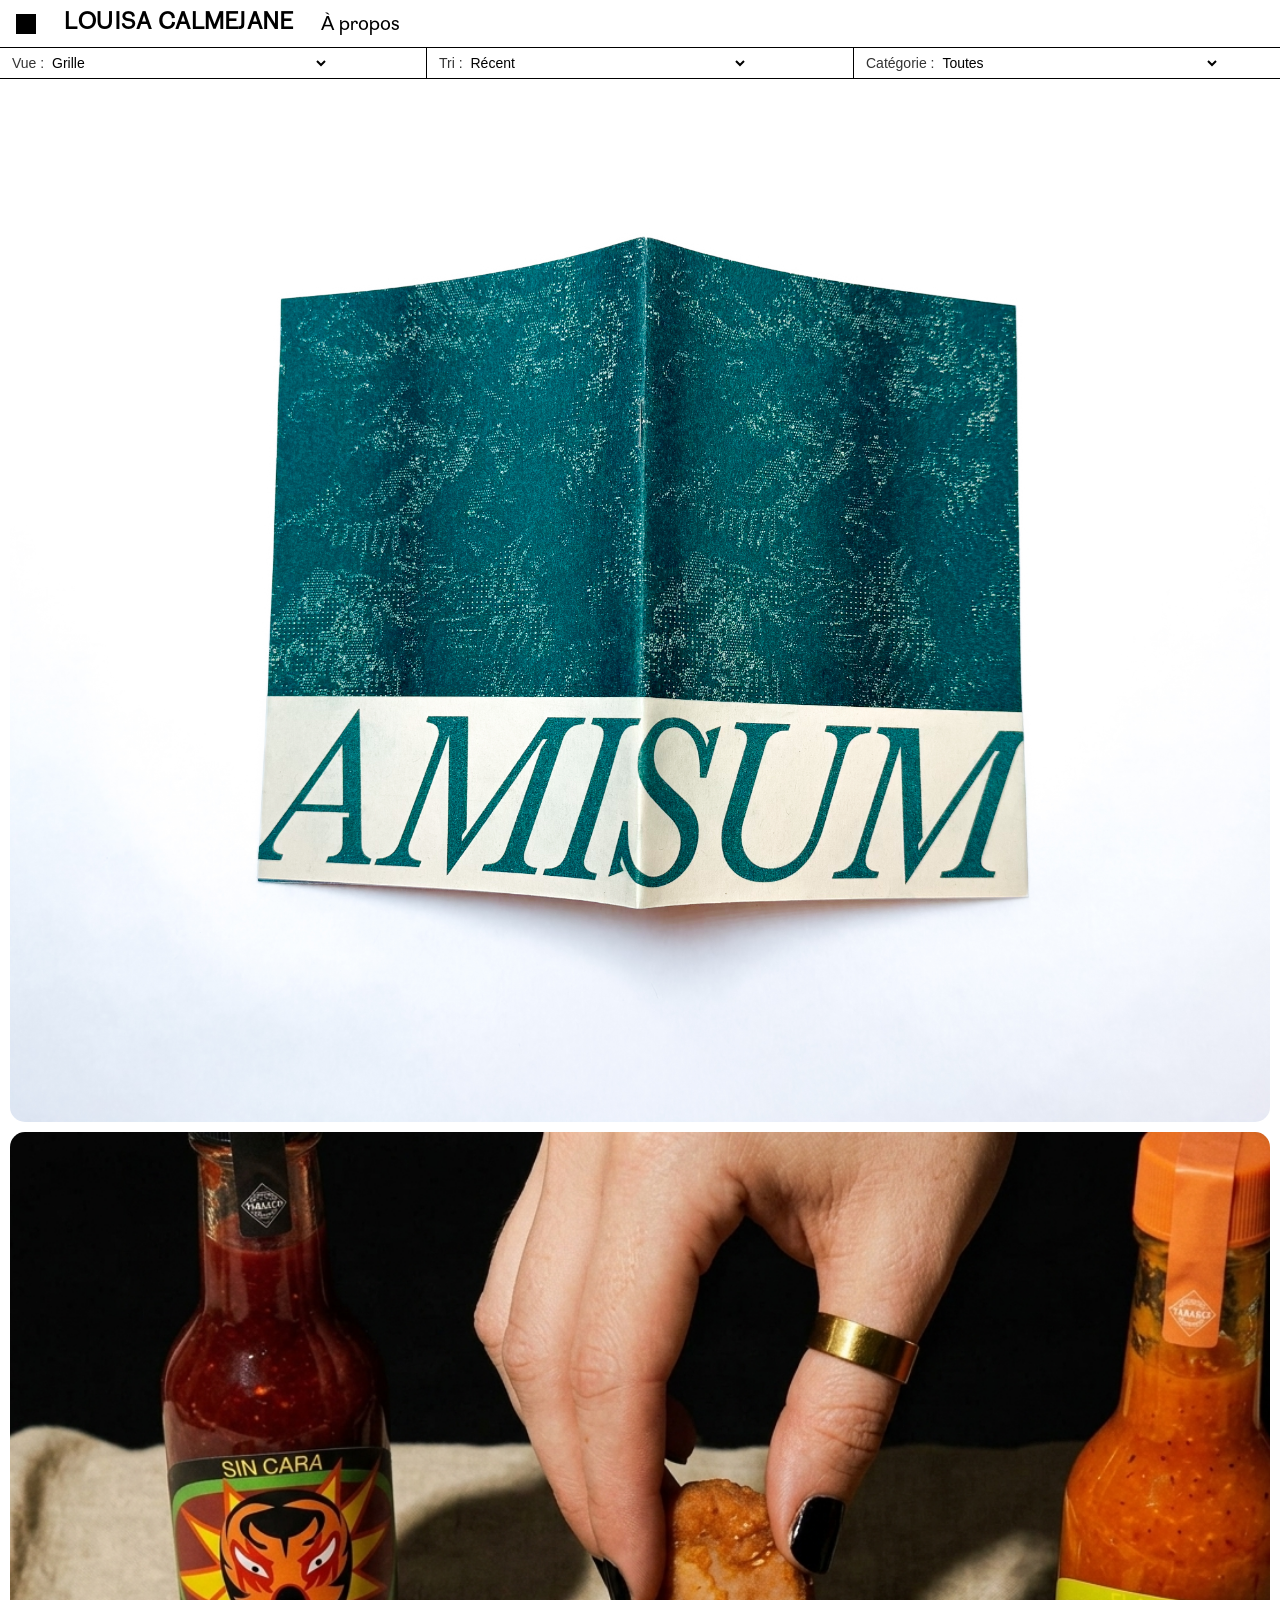
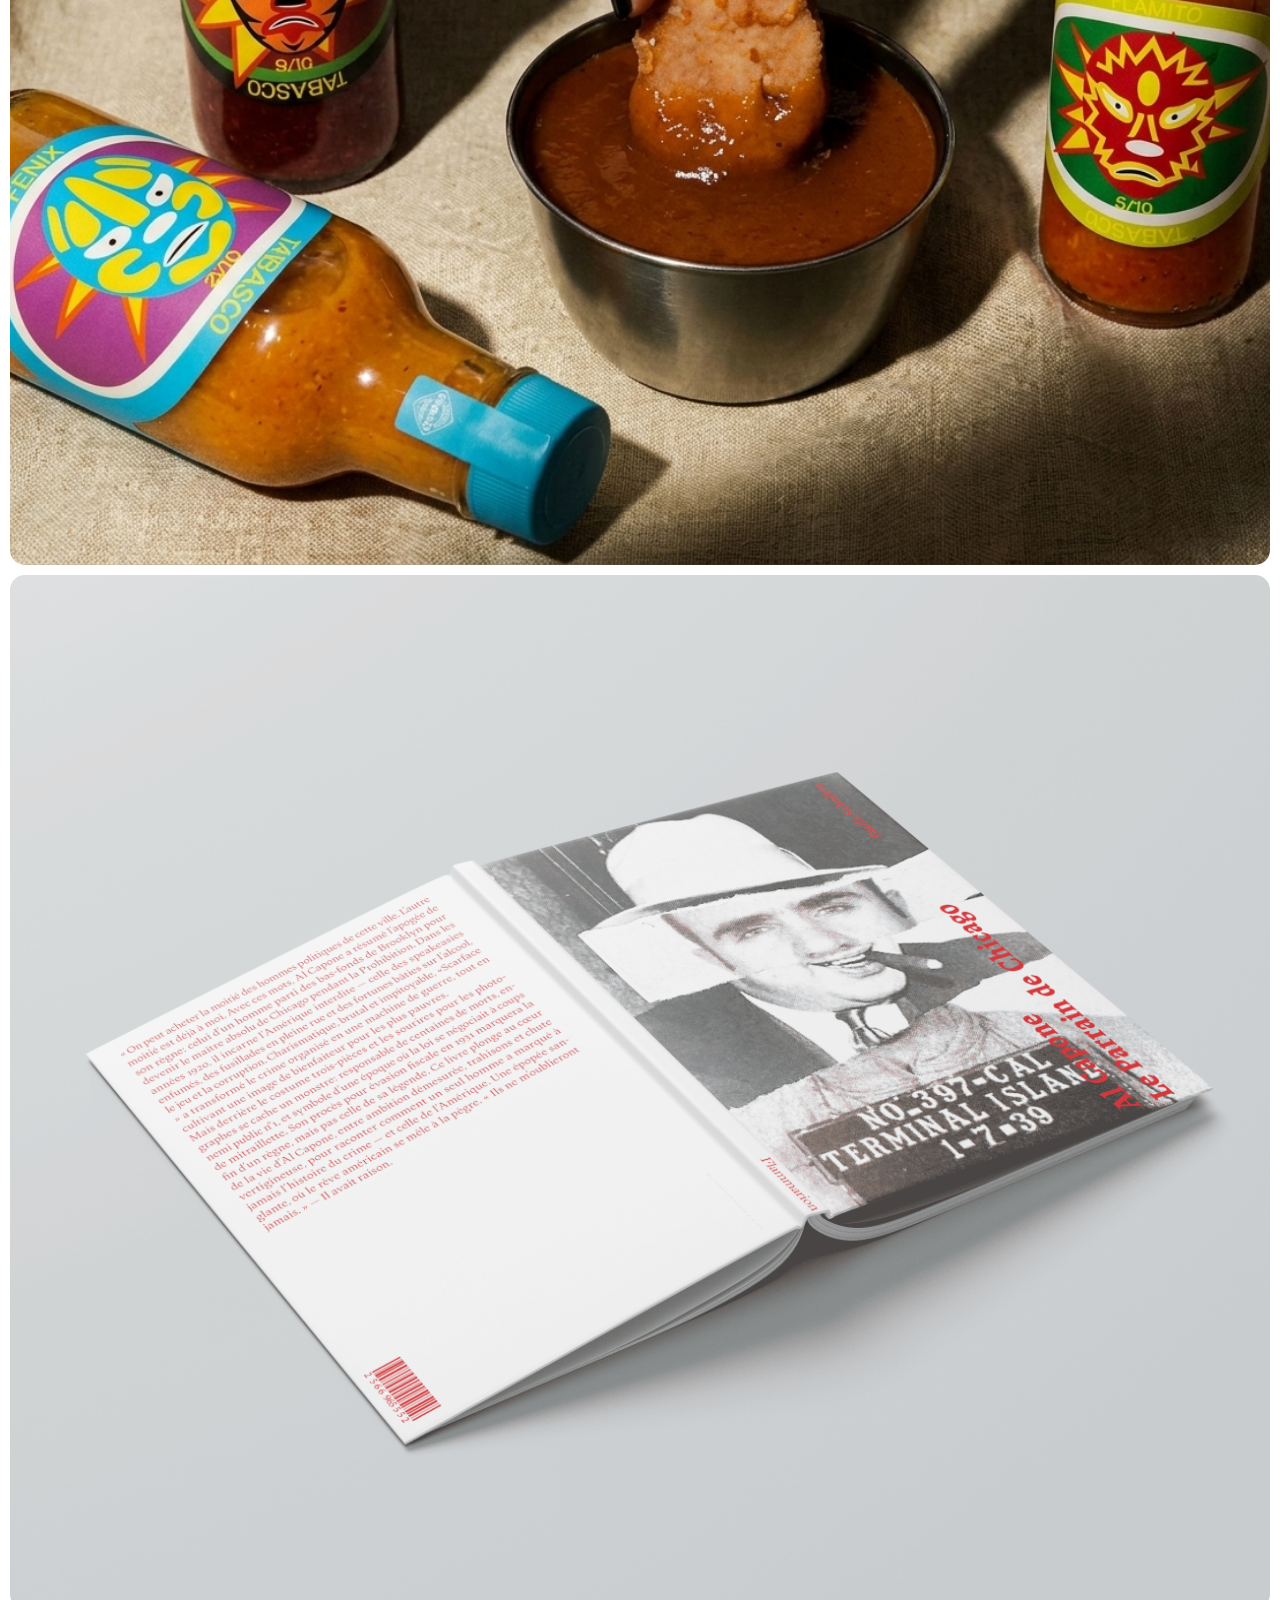
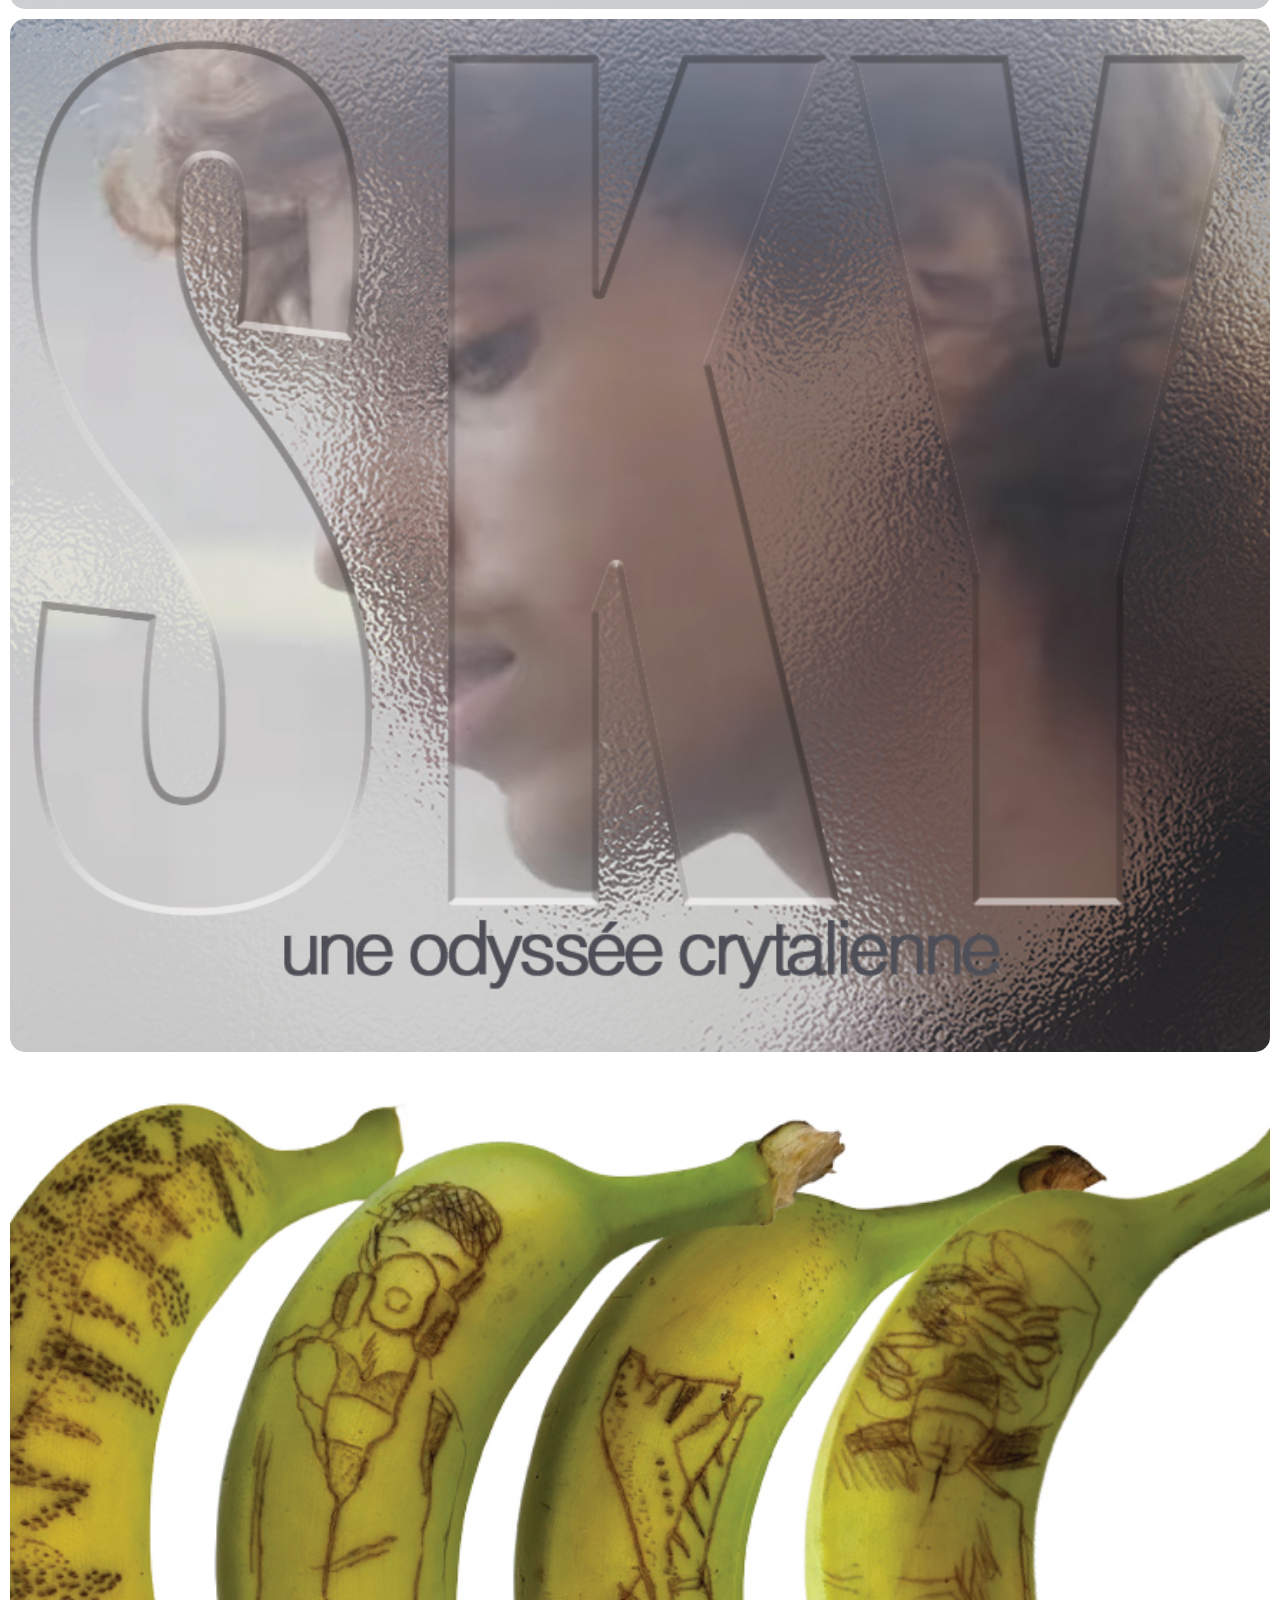
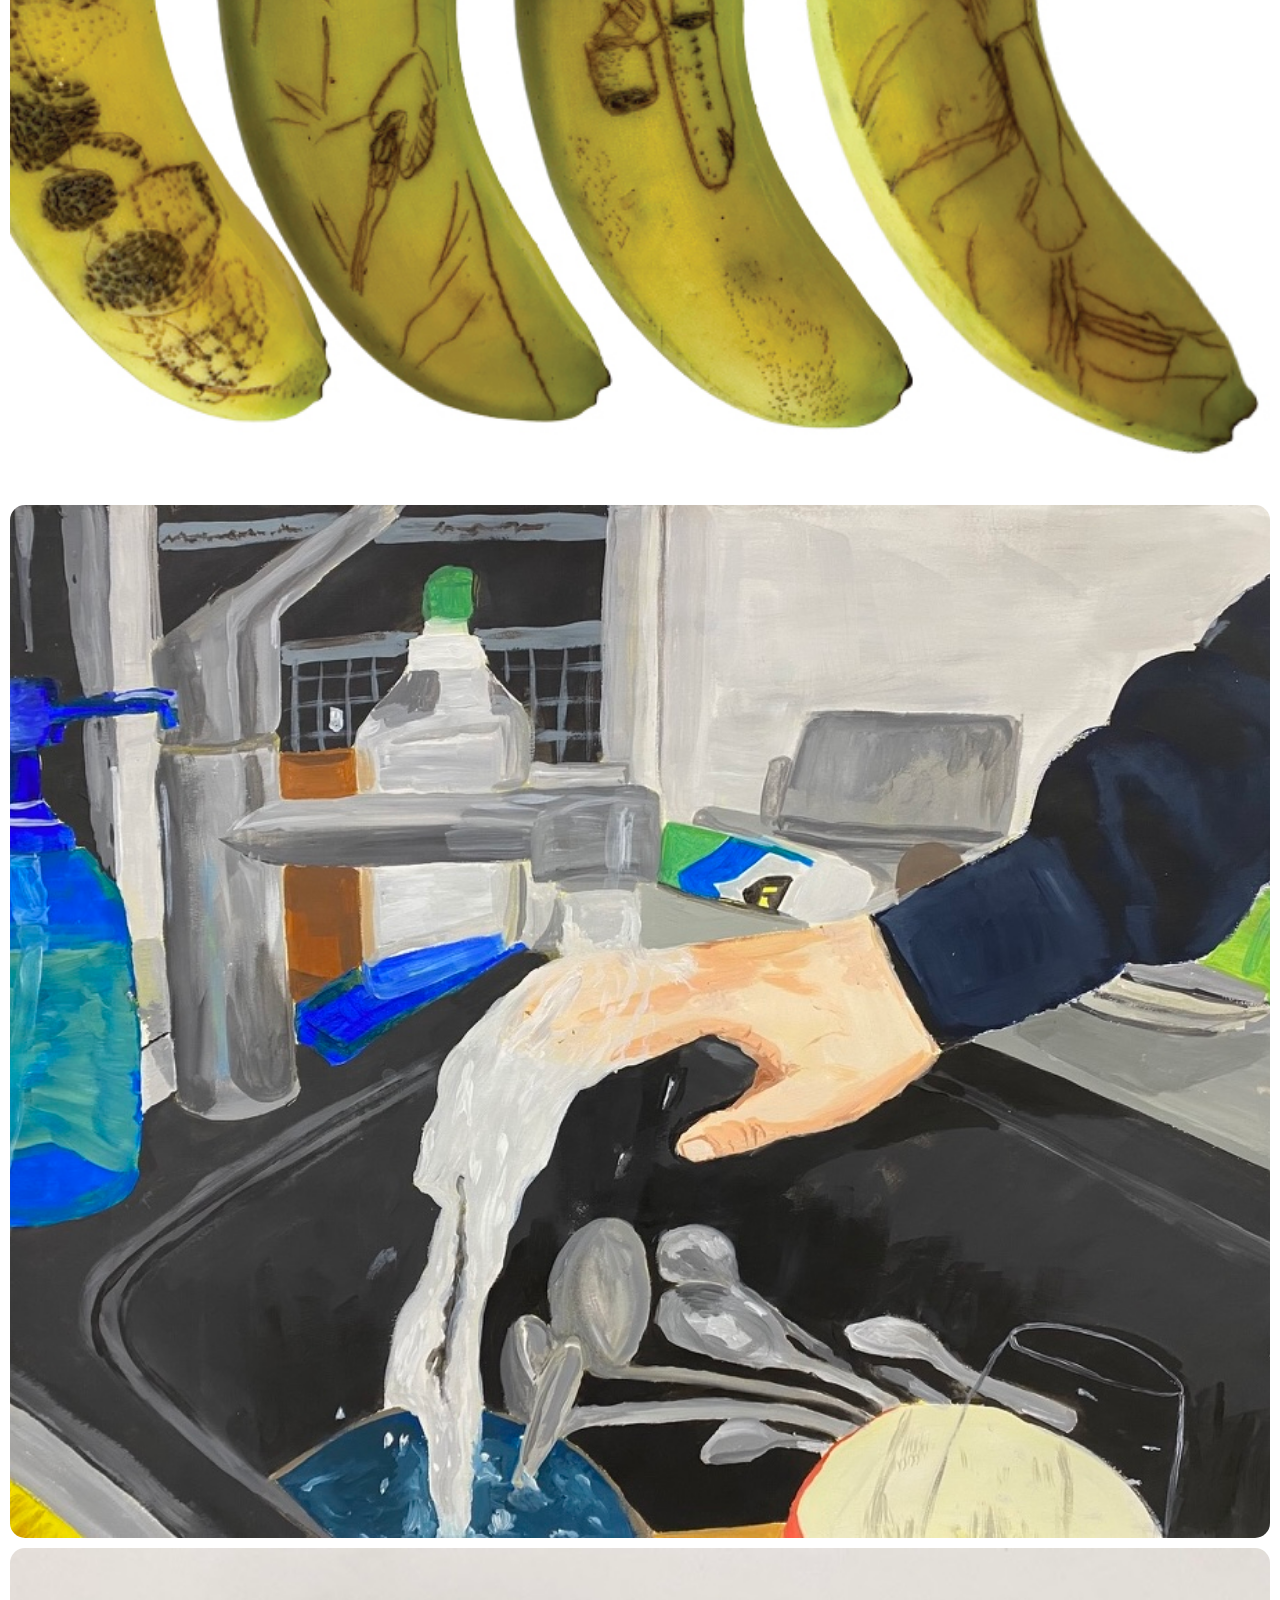
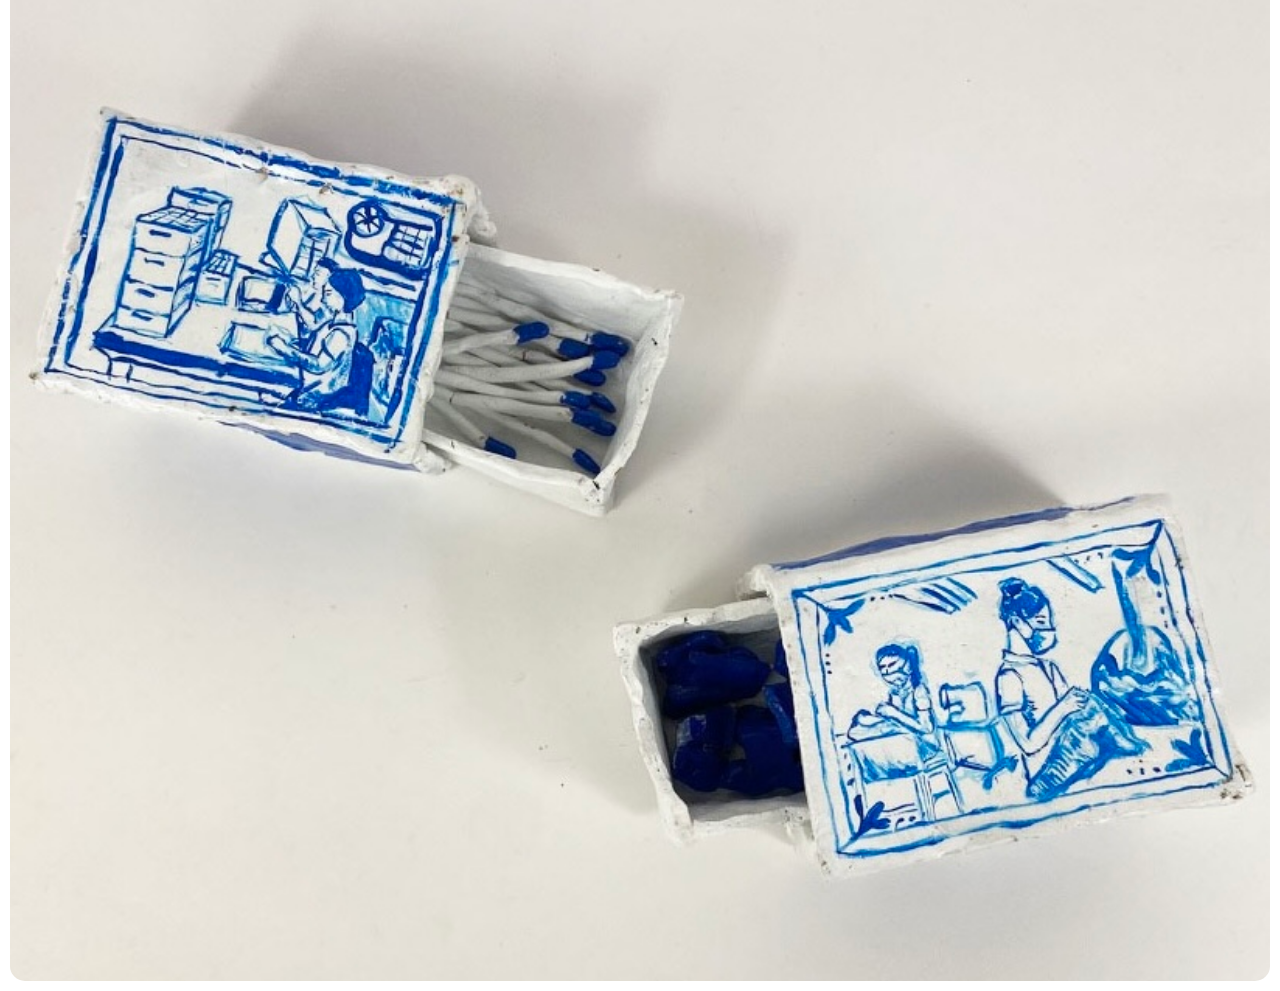
==== index.html @ 24cdaf27 "image réajusté" ====
<!DOCTYPE html>
<html lang="fr">
<head>
<meta charset="UTF-8">
<meta name="viewport" content="width=device-width, initial-scale=1.0">
<title>Portfolio</title>
<link rel="stylesheet" href="style.css">
<link rel="icon" type="image/png" href="favicon/favicon-96x96.png" sizes="96x96">
<link rel="icon" type="image/svg+xml" href="favicon/favicon.svg">
<link rel="shortcut icon" href="favicon/favicon.ico">
<link rel="apple-touch-icon" sizes="180x180" href="favicon/apple-touch-icon.png">
<link rel="manifest" href="favicon/site.webmanifest">
<meta name="viewport" content="width=device-width, initial-scale=1">
</head>

<body>
<header>
<span class="logo"></span>
<strong>LOUISA CALMEJANE</strong>
<a href="apropos.html">À propos</a>
</header>
<div class="filtres">
<label>Vue : <select><option>Grille</option></select></label>
<label>Tri : <select id="tri"><option>Récent</option></select></label>
<label>Catégorie : <select id="categorie"><option value="tout">Toutes</option></select></label>
</div>

<main id="grille">
    <a class="item-grid contain" href="amisum.html">
    <img src="image/image/amisum/IMG_8003.jpg" alt="Amisum">
    <h2>Amisum</h2>
    </a>
    <a class="item-grid contain" href="sauce.html">
    <img src="image/image/sauce/mockup2.jpeg" alt="Sauce">
    <h2>Sauce</h2>
    </a>
    <a class="item-grid contain" href="gangster.html">
    <img src="image/image/gangster/Book_Mockup_gang.png" alt="Gangster">
    <h2>Gangster</h2>
    </a>
    <a class="item-grid contain" href="cinema.html">
    <img src="image/image/affiches/minia.jpg" alt="Cinéma">
    <h2>Cinema</h2>
    </a>
    <a class="item-grid contain" href="bananes.html">
    <img src="image/image/prepa3/bananaa.jpg" alt="Bananes">
    <h2>Bananes</h2>
    </a>
    <a class="item-grid contain" href="plomberie.html">
    <img src="image/image/prepa3/plomberieé copie.jpeg" alt="Plomberie">
    <h2>Plomberie</h2>
    </a>
    <a class="item-grid contain" href="allumettes.html">
    <img src="image/image/prepa3/allumette3 copie.jpeg" alt="Brulee par le travail">
    <h2>Brulee par le travail</h2>
    </a>
</main>
</body>
</html>
---- style.css ----
@font-face {
font-family: "Cotham Sans";
src: url("cotham-sans.regular.otf") format("opentype");
}

body {
--accent: #00b140;
--fond: #fff; 
--texte: #000;
margin: 0;
font-family: "Cotham Sans", helvetica, Arial, sans-serif;
font-size: 16px;
background: var(--fond);
color: var(--texte);
}

body.projet {
--fond: var(--accent);
}

header {
position: sticky;
top: 0;
z-index: 10;
background: var(--fond);
display: flex;
align-items: center;
gap: 28px;
padding: 12px 16px;
font-size: 20px;
}
header .logo {
width: 20px;
height: 20px;
background: var(--texte);
}
header strong {
font-size: 22px;
letter-spacing: .5px;
}
header a {
color: inherit;
text-decoration: none;
}
header a:hover {
text-decoration: underline;
}

.filtres {
display: flex;
border-top: 1px solid #000;
border-bottom: 1px solid #000;
background: #fff;
font: 14px helvetica, Arial, sans-serif;
color: #333;
}
.filtres label {
flex: 1;
padding: 6px 12px;
border-right: 1px solid #000;
}
.filtres label:last-child {
border-right: 0;
}
.filtres select {
border: 0;
background: none;
font: inherit;
width: 70%;
}



main {
display: grid;
gap: 10px;
padding: 10px;
/* grid-template-columns: repeat(4, 1fr); */
}
.item-grid {
display: grid;
aspect-ratio: 1 / 0.82;
overflow: hidden;
border-radius: 15px;
background: #eee;
color: #fff;
}
.item-grid img,
.item-grid h2 {
grid-column: 1 / -1;
grid-row: 1 / -1;
}
.item-grid img {
width: 100%;
height: 100%;
object-fit: cover;
.item-grid.contain img {
  object-fit: contain;
  
}
}

.item-grid h2 {
margin: 0;
display: grid;
align-items: center;
justify-items: center;
font-size: 18px;
line-height: 1.2;
text-align: center;
background: #0000008a;
opacity: 0;
transition: .4s;
}

.item-grid:hover h2 {
opacity: 1;
}

.projet-page {
display: grid;
grid-template-columns: 2fr 1fr .8fr;
height: calc(100vh - 58px);
}
.projet-page figure {
position: relative;
margin: 0;
overflow: hidden;
}
.projet-page figure img {
width: 100%;
height: 100%;
object-fit: cover;
}
.projet-page figcaption {
position: absolute;
left: 16px;
bottom: 16px;
color: #fff;
font: 14px helvetica, Arial, sans-serif;
text-shadow: 0 0 6px #0008;
}
.infos {
display: flex;
flex-direction: column;
justify-content: space-between;
padding: 24px 28px;
background: var(--accent);
color: #000;
font: 14px/1.35 helvetica, Arial, sans-serif;
}
.infos div{
  position:sticky;
  top: 58px;
}
.infos section {
border-top: 1px solid #000;
padding-top: 8px;
margin-bottom: 28px;
}
.infos h3 {
margin: 0 0 12px;
font-size: 14px;
}
.infos a {
color: inherit;
text-decoration: underline;
}

@media (max-width: 900px) {
main { grid-template-columns: repeat(2, 1fr); }
.projet-page { grid-template-columns: 1fr; height: auto; }
/*.projet-page figure { height: 60vh; }*/
}

body.a-propos {
  margin: 0;
  min-height: 100vh;
  background: #00b140;
;       
}

.a-propos__grille {
  display: grid;
  grid-template-columns: 1fr 1.2fr;   
  align-items: center;              
  min-height: 100vh;
  padding: 0 5vw;
  gap: 4vw;
}

.a-propos__texte {
  color: #000000;
}

.a-propos__photo {
  margin: 0;
  transform: translateY(2vh);
}

.a-propos__photo img {
width: 500%;
height: 100%;
object-fit: cover
}

.retour {
  position: fixed;          
  top: 2rem;
  left: 5vw;
  z-index: 10;
  font-size: 2.5rem;
  line-height: 1;
  color: #000;
  text-decoration: none;
  transition: transform 0.2s ease;
}

.retour:hover {
  transform: translateX(-6px);   
}


@media (max-width: 768px) {
  .a-propos__grille {
    grid-template-columns: 1fr;
    padding: 8vw 6vw;
  }
}
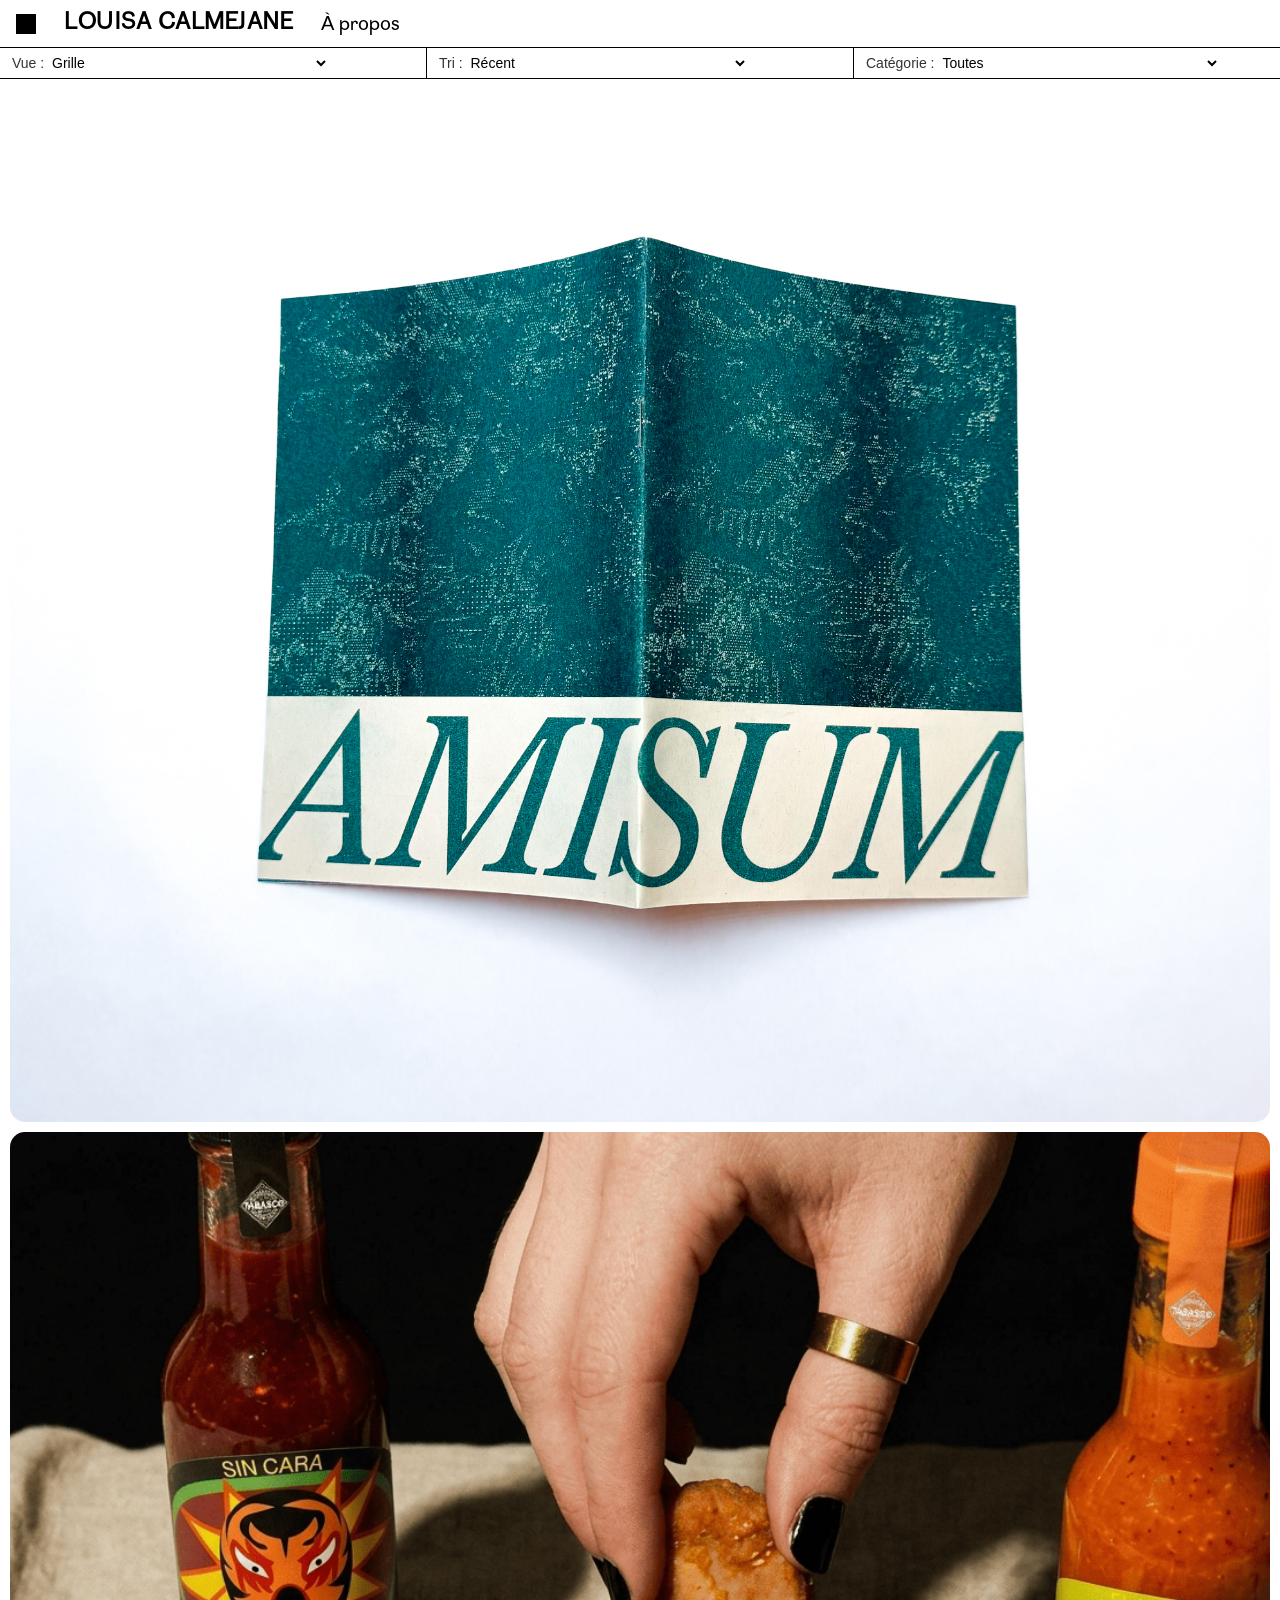
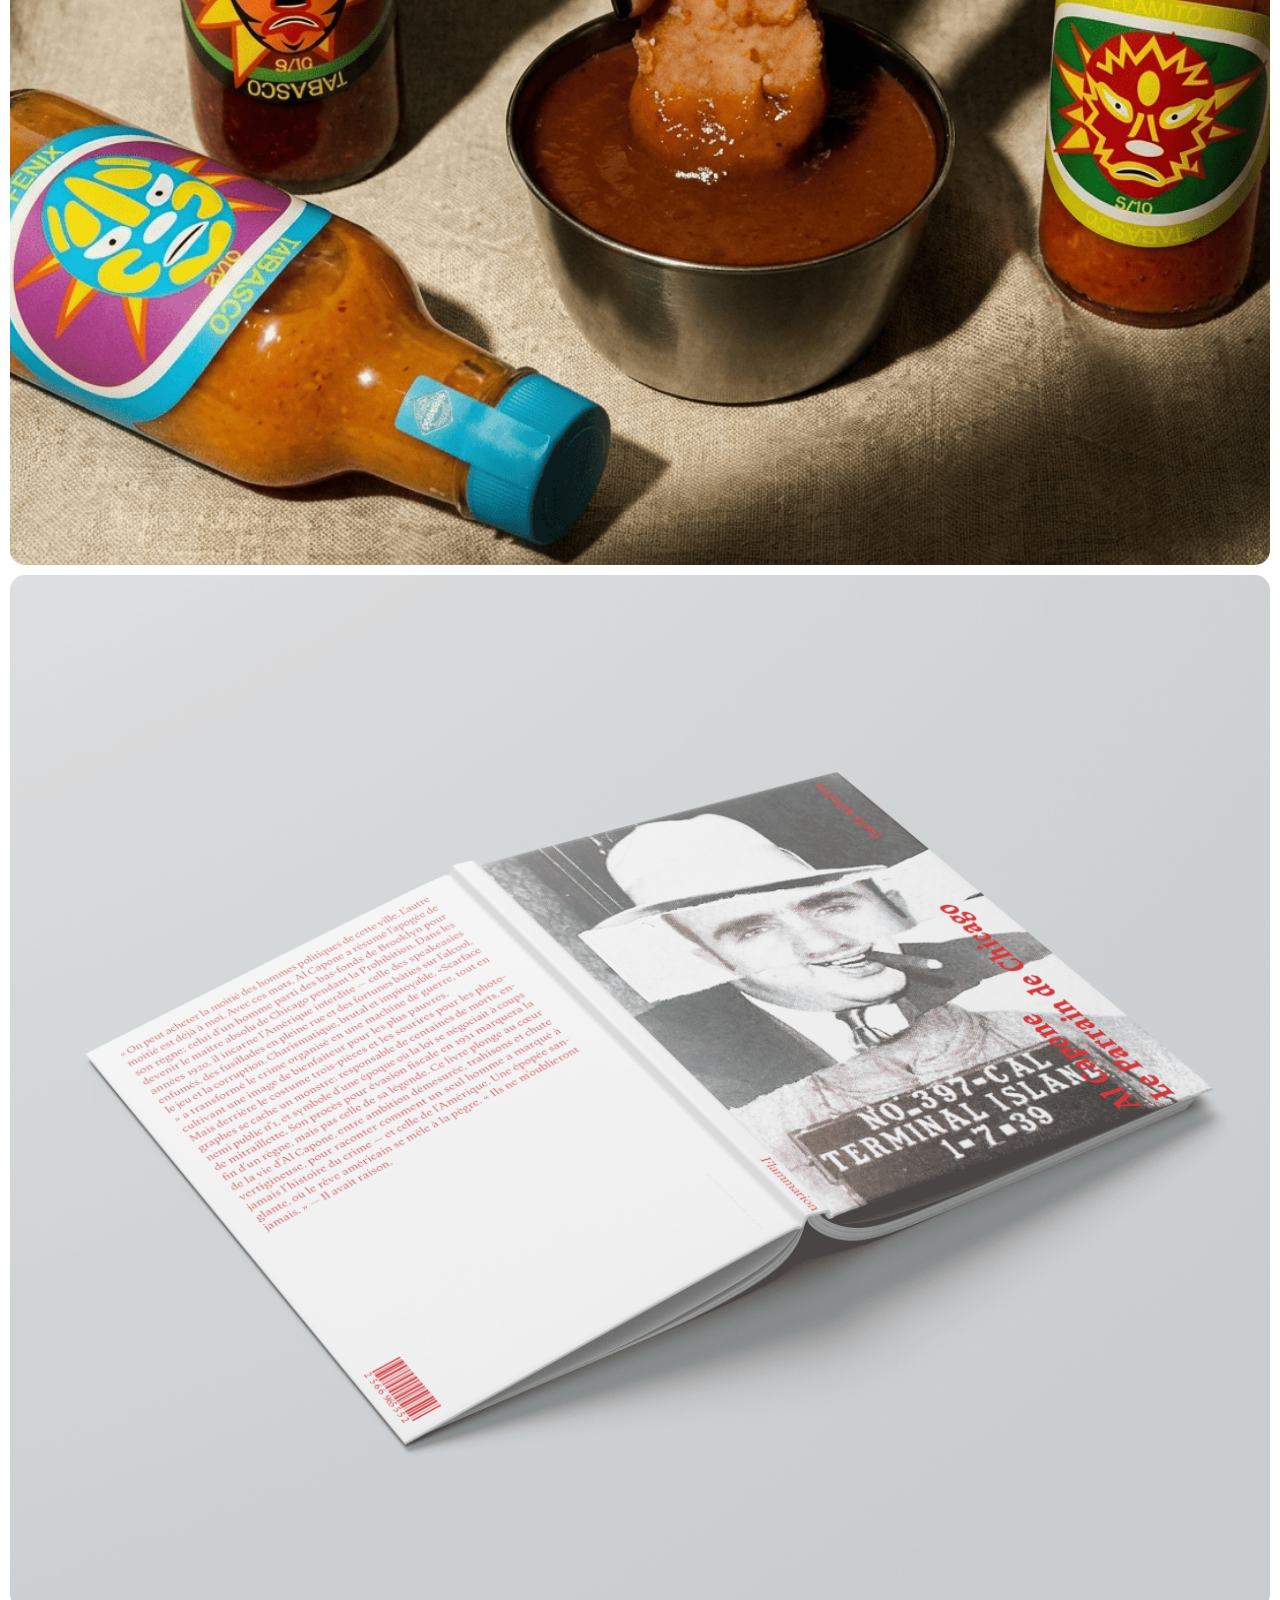
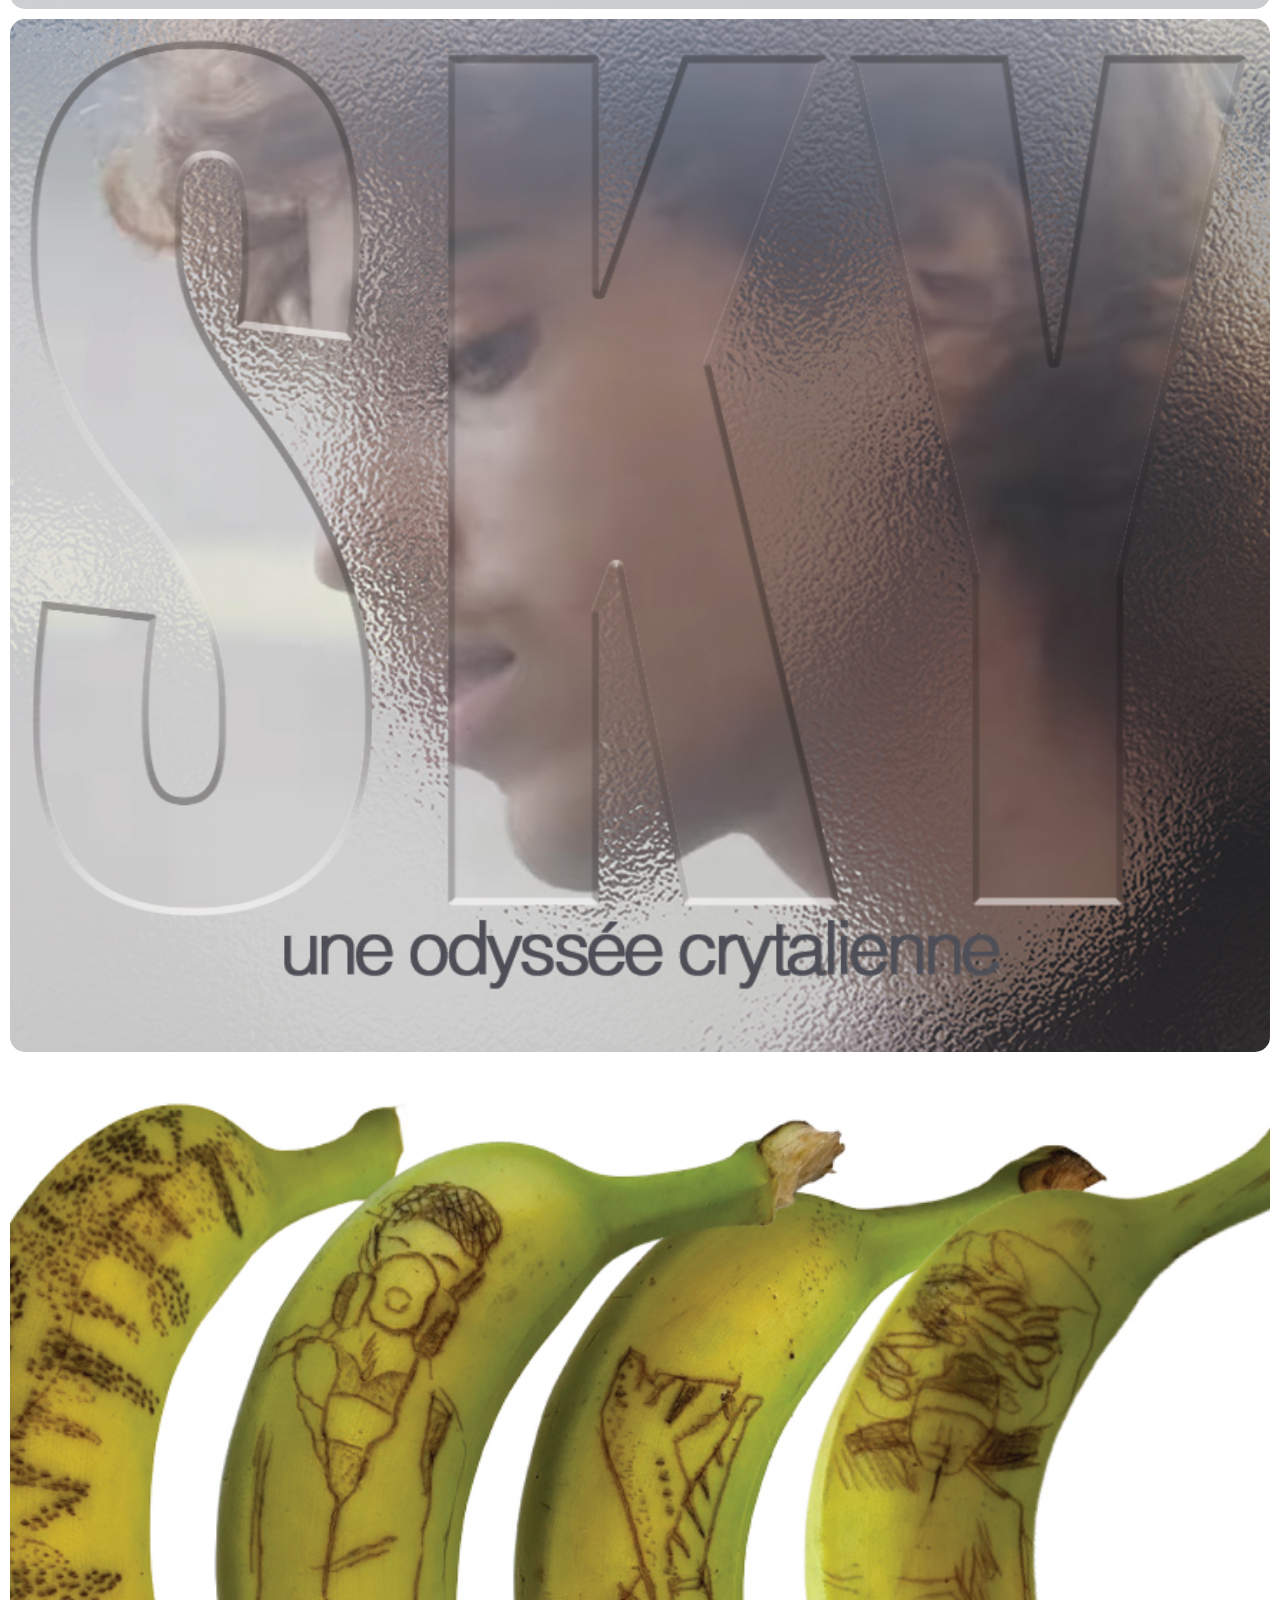
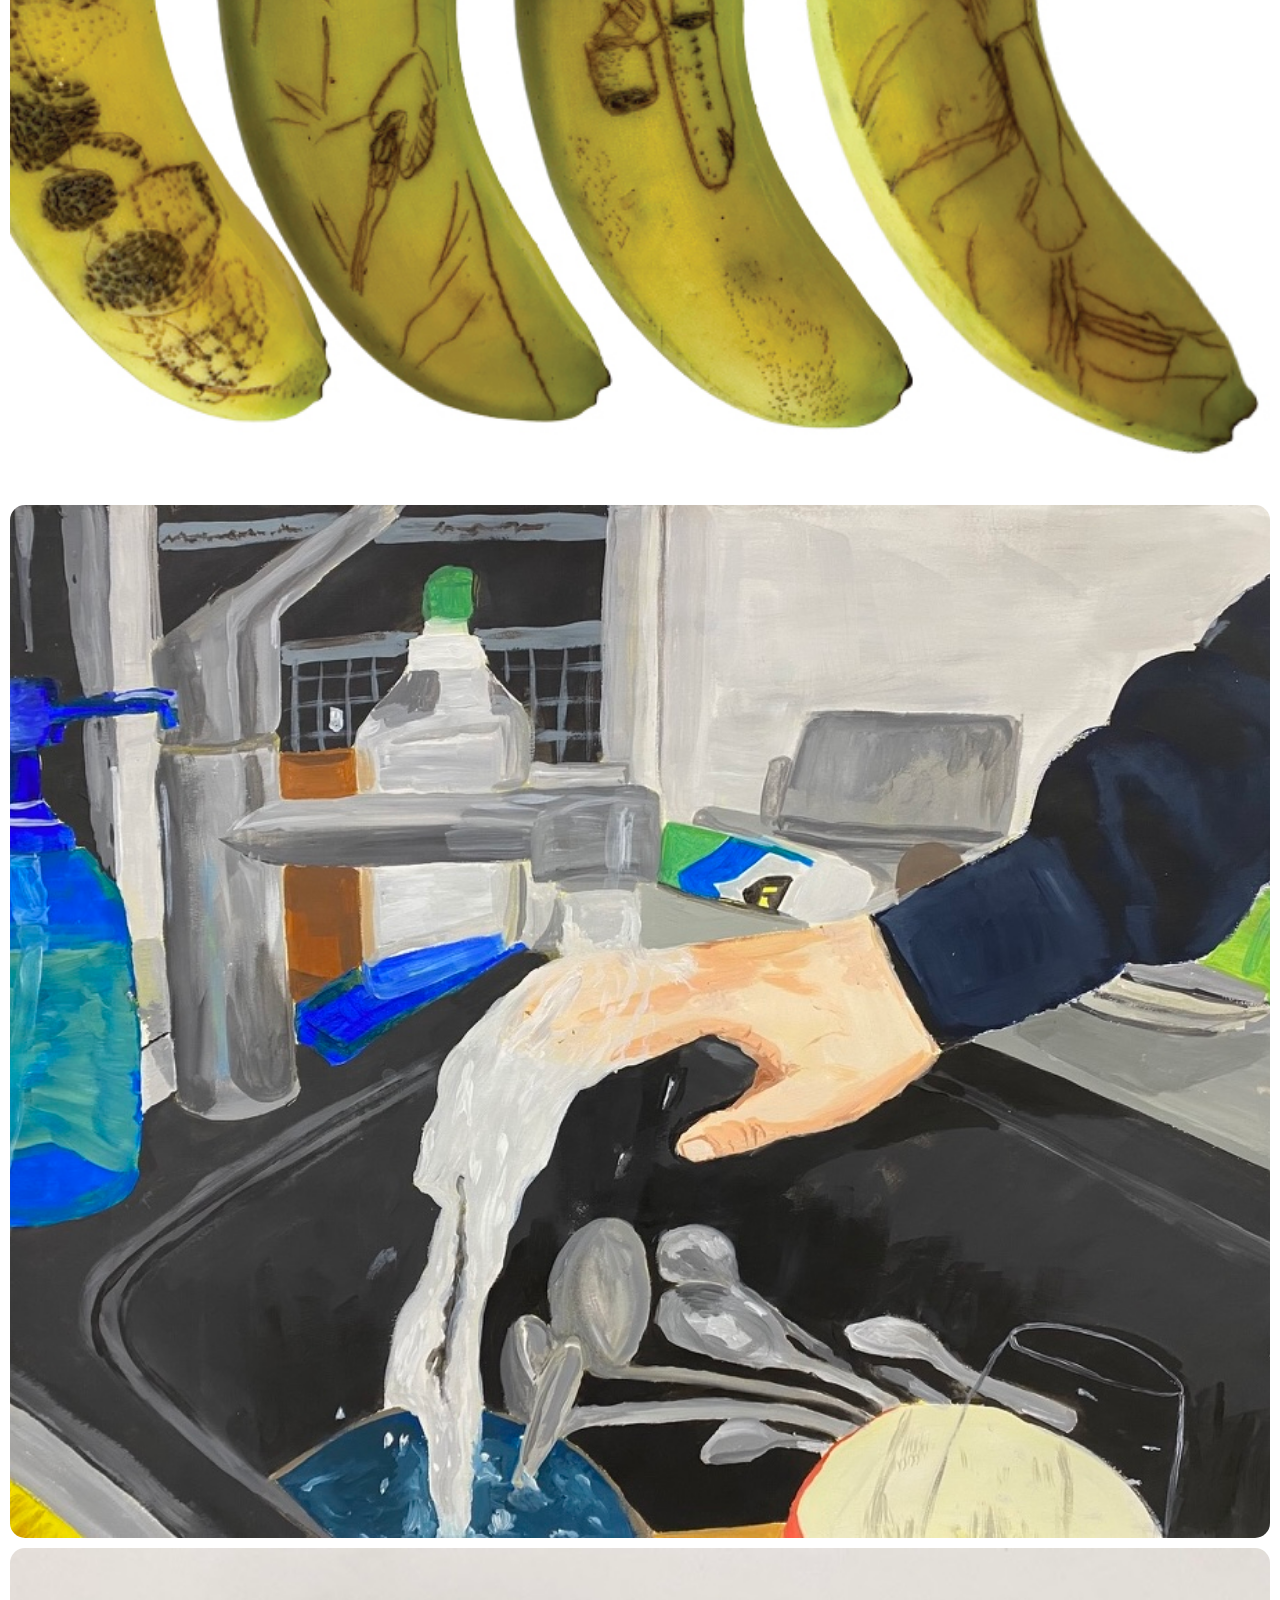
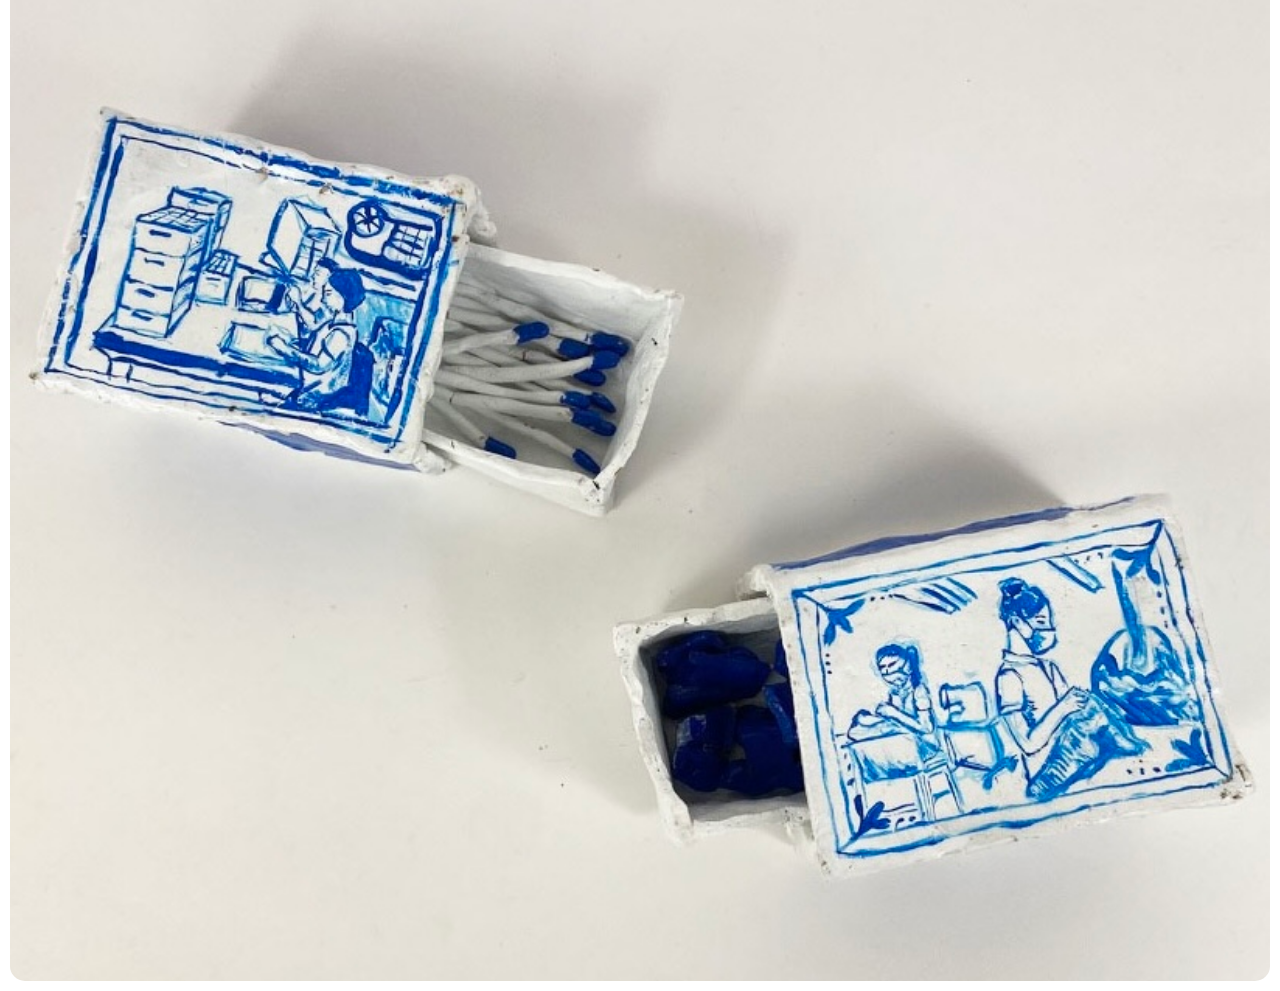
==== commit a1ab826a: "image changement" ====
--- a/index.html
+++ b/index.html
@@ -31,7 +31,7 @@
     <h2>Amisum</h2>
     </a>
     <a class="item-grid contain" href="sauce.html">
-    <img src="image/image/sauce/mockup2.jpeg" alt="Sauce">
+    <img src="image/image/sauce/mockup2.png" alt="Sauce">
     <h2>Sauce</h2>
     </a>
     <a class="item-grid contain" href="gangster.html">
--- a/style.css
+++ b/style.css
@@ -199,9 +199,11 @@
 }
 
 .a-propos__photo img {
-width: 500%;
-height: 100%;
-object-fit: cover
+  width: 100%;
+  height: auto;
+  max-height: 85vh;
+  object-fit: contain;
+  display: block;
 }
 
 .retour {
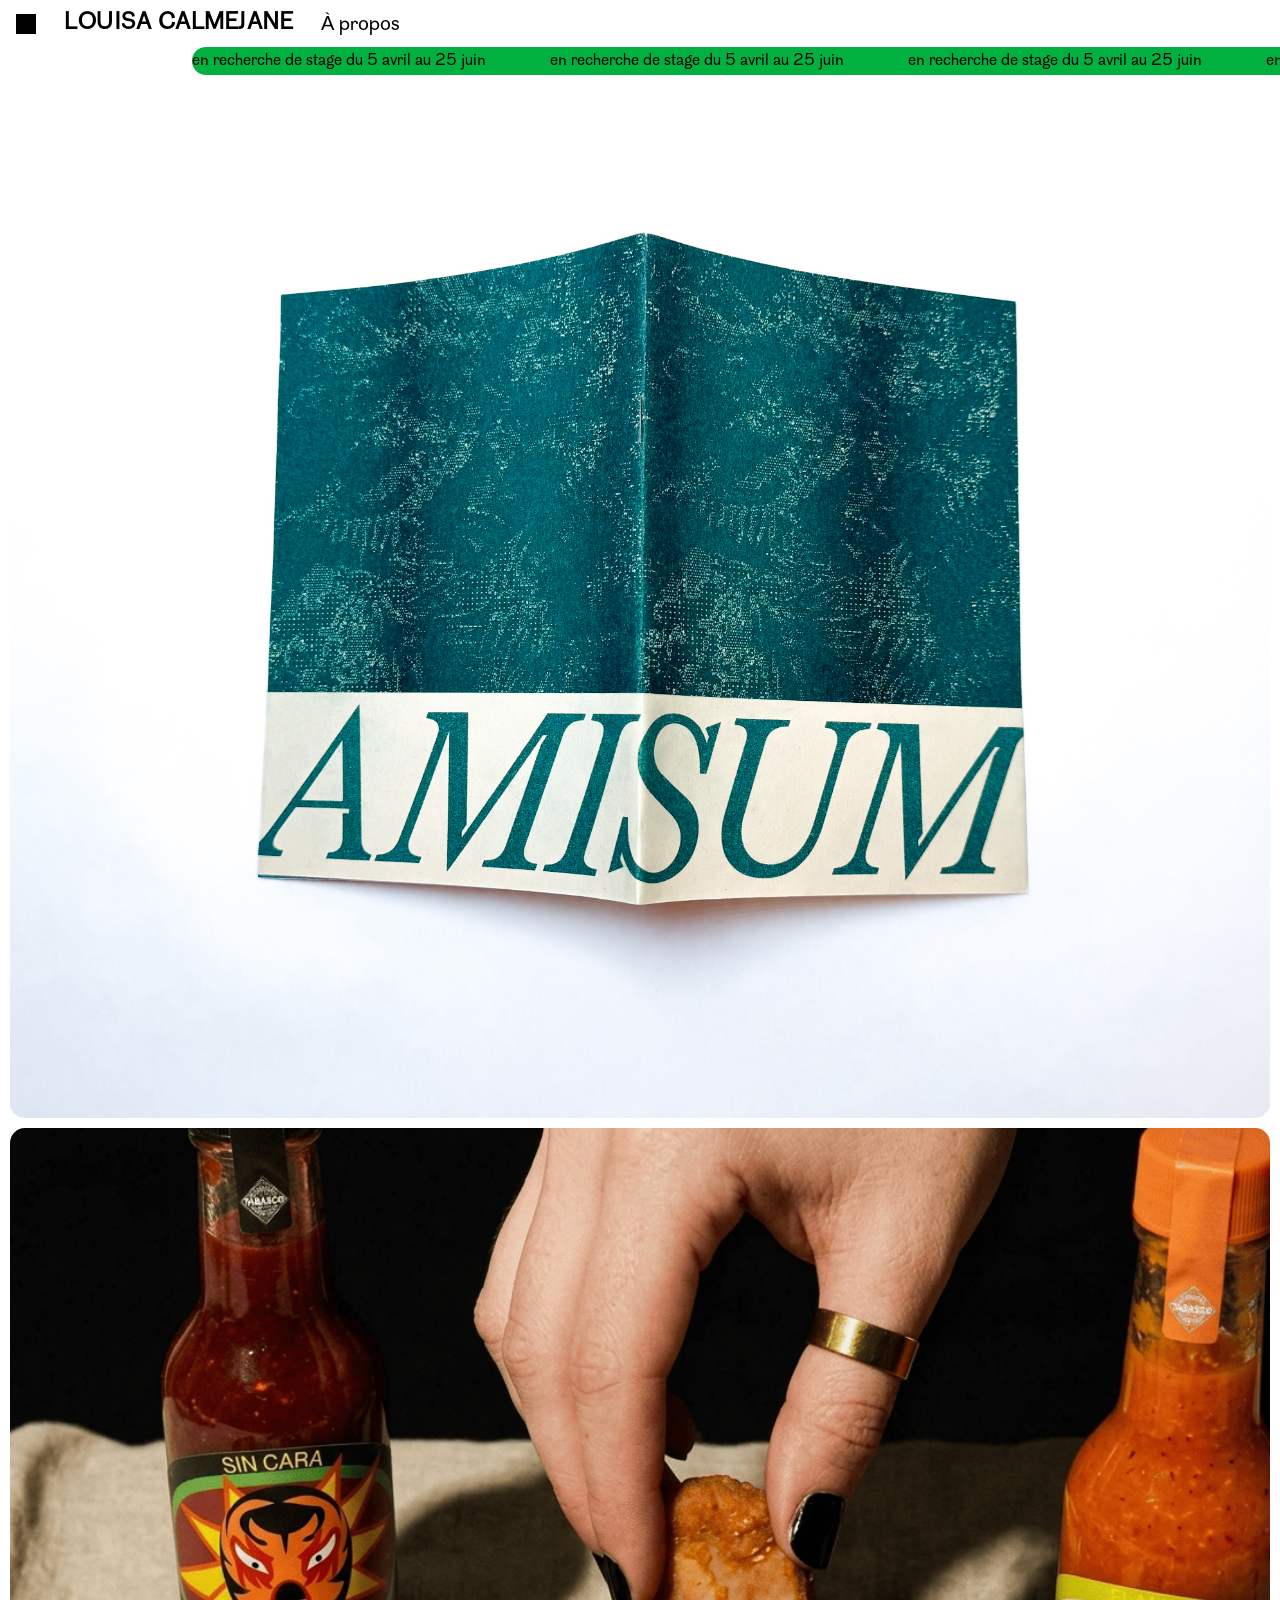
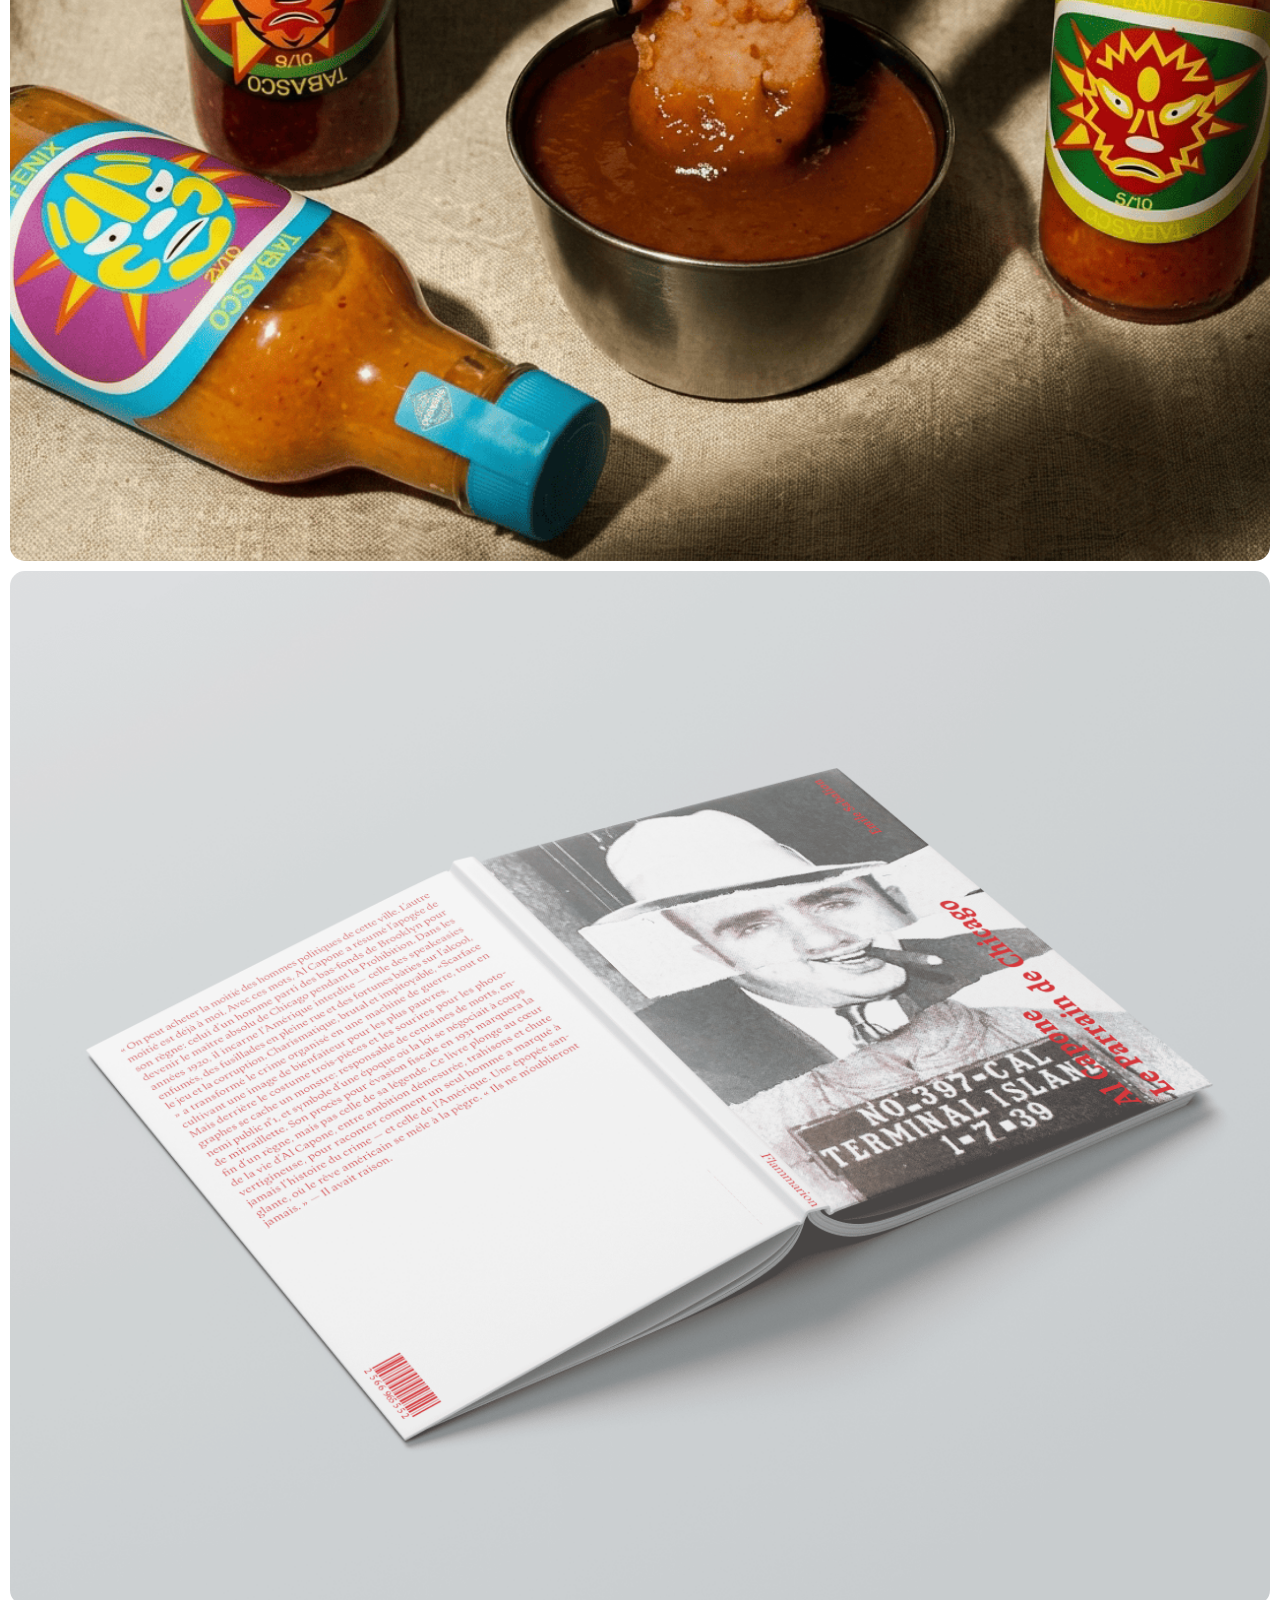
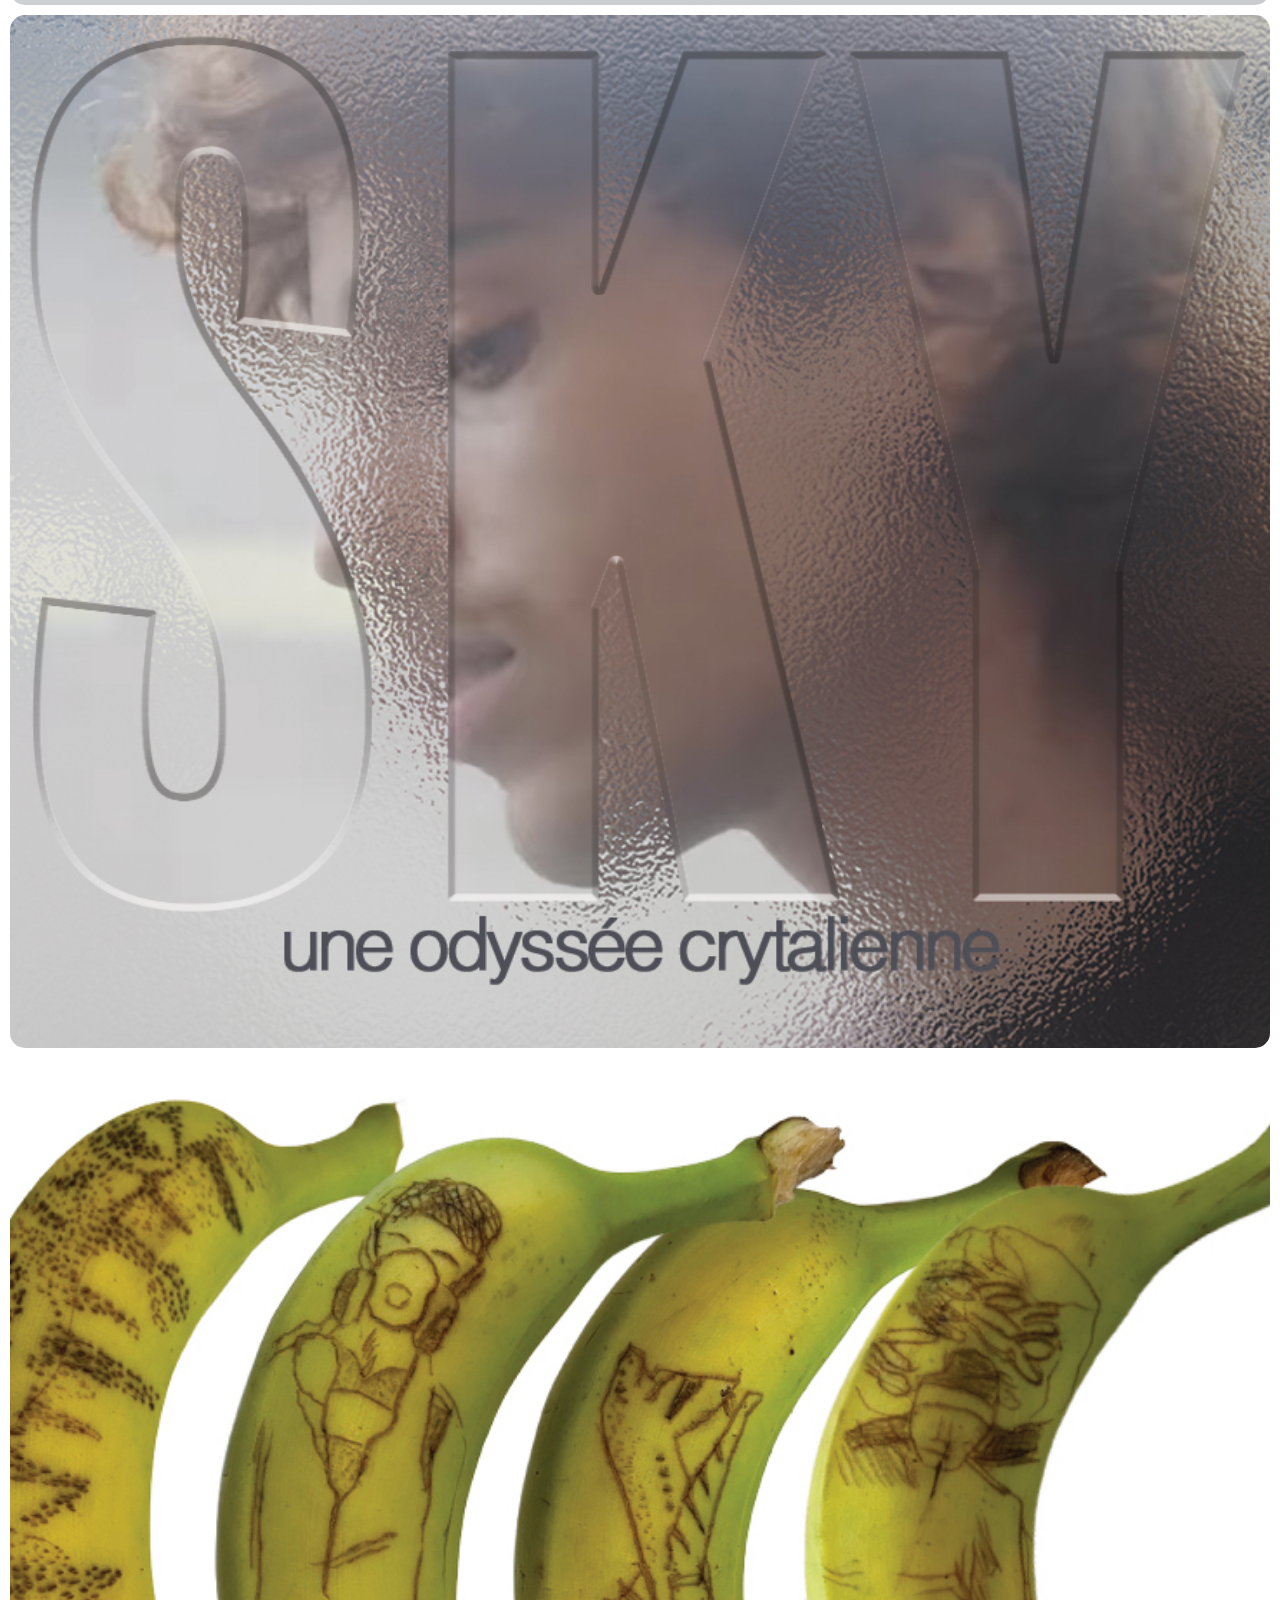
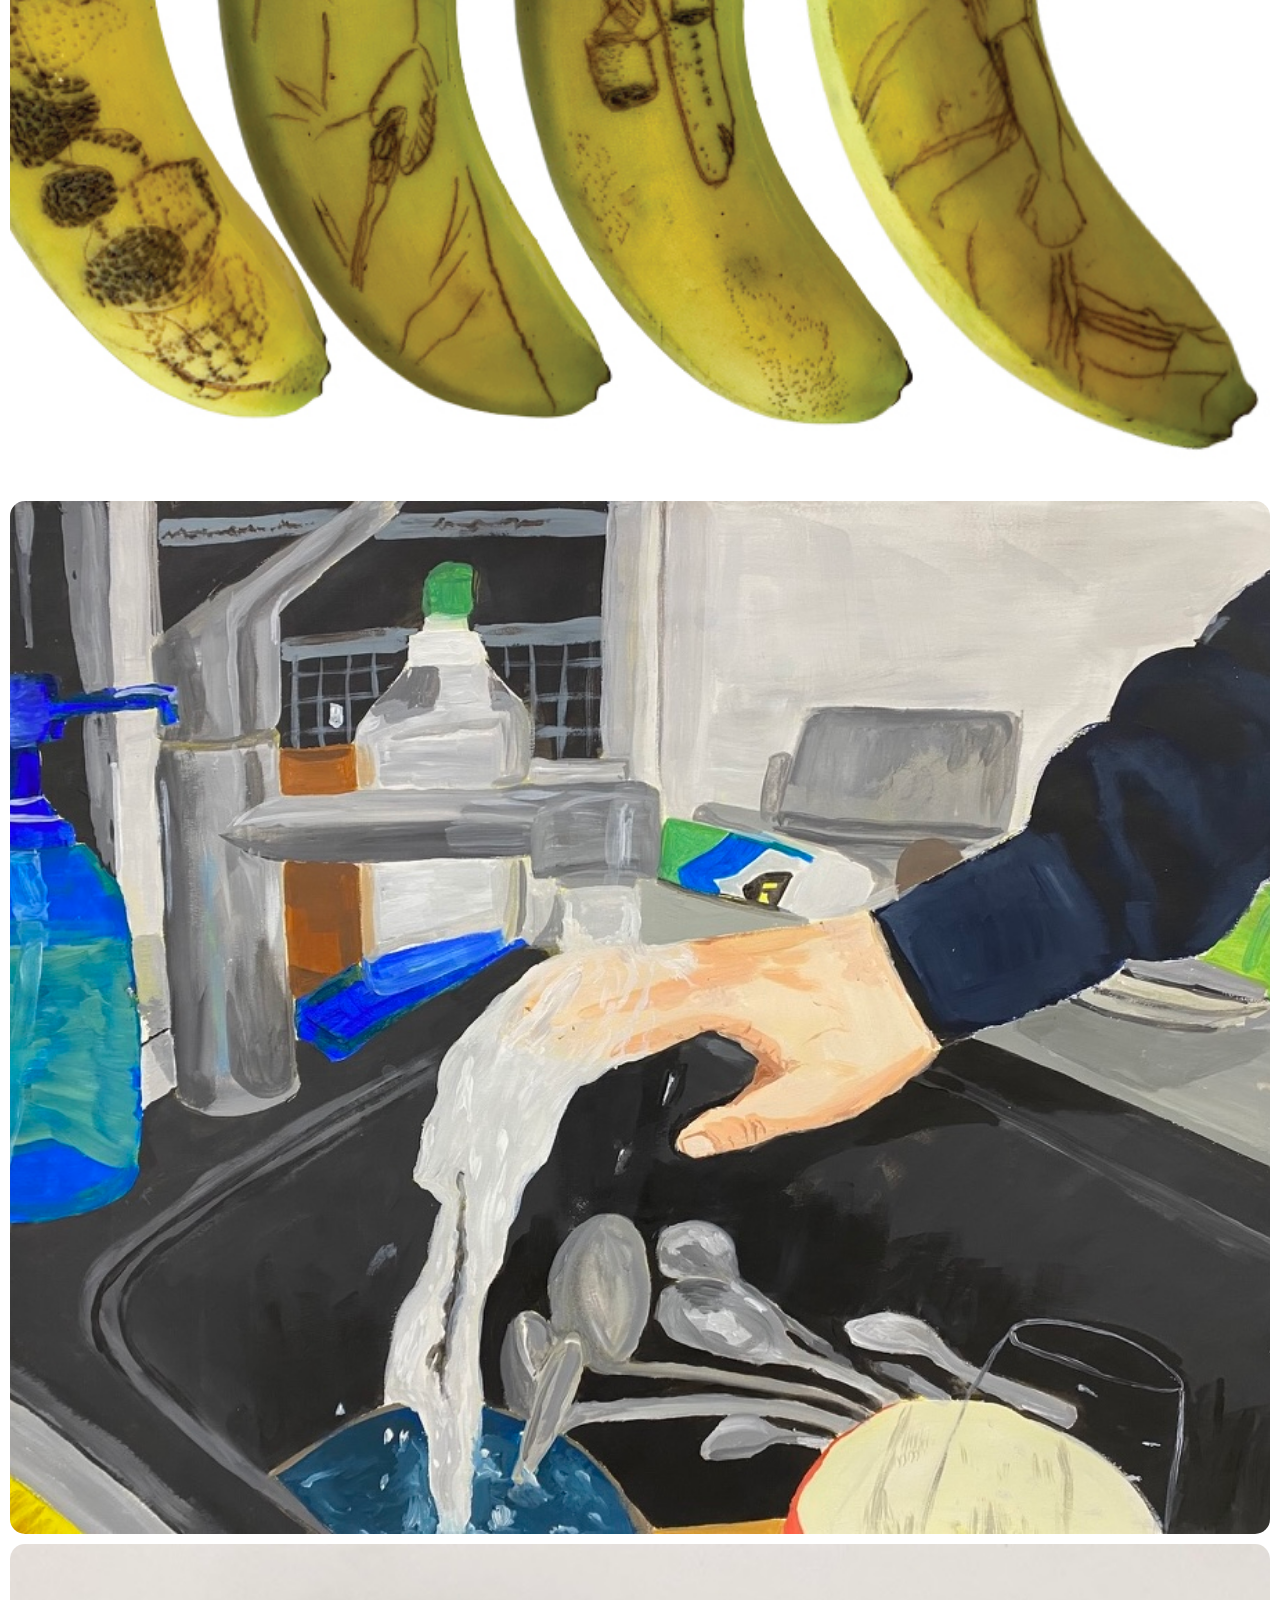
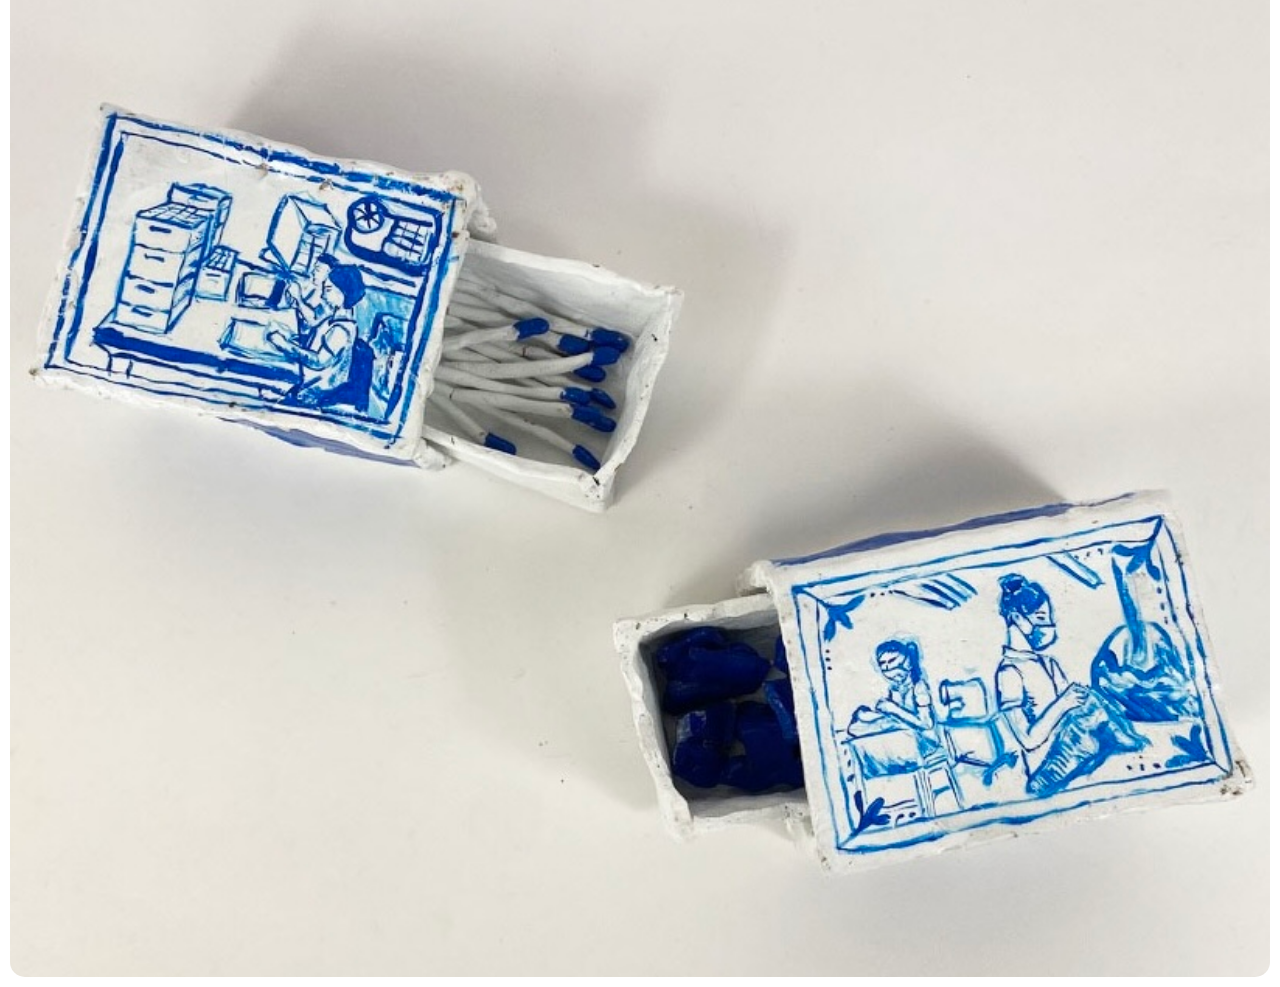
==== commit 8e8a72b3: "ajout bandeau" ====
--- a/index.html
+++ b/index.html
@@ -3,7 +3,7 @@
 <head>
 <meta charset="UTF-8">
 <meta name="viewport" content="width=device-width, initial-scale=1.0">
-<title>Portfolio</title>
+<title>portfolio Louisa Calmejane</title>
 <link rel="stylesheet" href="style.css">
 <link rel="icon" type="image/png" href="favicon/favicon-96x96.png" sizes="96x96">
 <link rel="icon" type="image/svg+xml" href="favicon/favicon.svg">
@@ -19,10 +19,18 @@
 <strong>LOUISA CALMEJANE</strong>
 <a href="apropos.html">À propos</a>
 </header>
-<div class="filtres">
-<label>Vue : <select><option>Grille</option></select></label>
-<label>Tri : <select id="tri"><option>Récent</option></select></label>
-<label>Catégorie : <select id="categorie"><option value="tout">Toutes</option></select></label>
+
+<div class="bandeau">
+  <div class="bandeau-piste">
+    <span>en recherche de stage du 5 avril au 25 juin</span>
+    <span>en recherche de stage du 5 avril au 25 juin</span>
+    <span>en recherche de stage du 5 avril au 25 juin</span>
+    <span>en recherche de stage du 5 avril au 25 juin</span>
+    <span aria-hidden="true">en recherche de stage du 5 avril au 25 juin</span>
+    <span aria-hidden="true">en recherche de stage du 5 avril au 25 juin</span>
+    <span aria-hidden="true">en recherche de stage du 5 avril au 25 juin</span>
+    <span aria-hidden="true">en recherche de stage du 5 avril au 25 juin</span>
+  </div>
 </div>
 
 <main id="grille">
--- a/style.css
+++ b/style.css
@@ -229,3 +229,40 @@
     padding: 8vw 6vw;
   }
 }
+
+.bandeau {
+  width: 85%;
+  margin-left: auto;         
+  background: #00b140;
+  overflow: hidden;
+  white-space: nowrap;
+  padding: 6px 0;
+  border-radius: 20px 0 0 20px; 
+  
+}
+
+
+.bandeau-piste {
+  display: inline-flex;
+  width: max-content;
+  animation: defile 25s linear infinite;
+}
+
+.bandeau-piste span {
+  padding-right: 4rem;     
+}
+
+@keyframes defile {
+  from { transform: translateX(0); }
+  to   { transform: translateX(-50%); } 
+}
+
+/* pause au survol (optionnel) */
+.bandeau:hover .bandeau-piste {
+  animation-play-state: paused;
+}
+
+
+@media (prefers-reduced-motion: reduce) {
+  .bandeau-piste { animation: none; }
+}
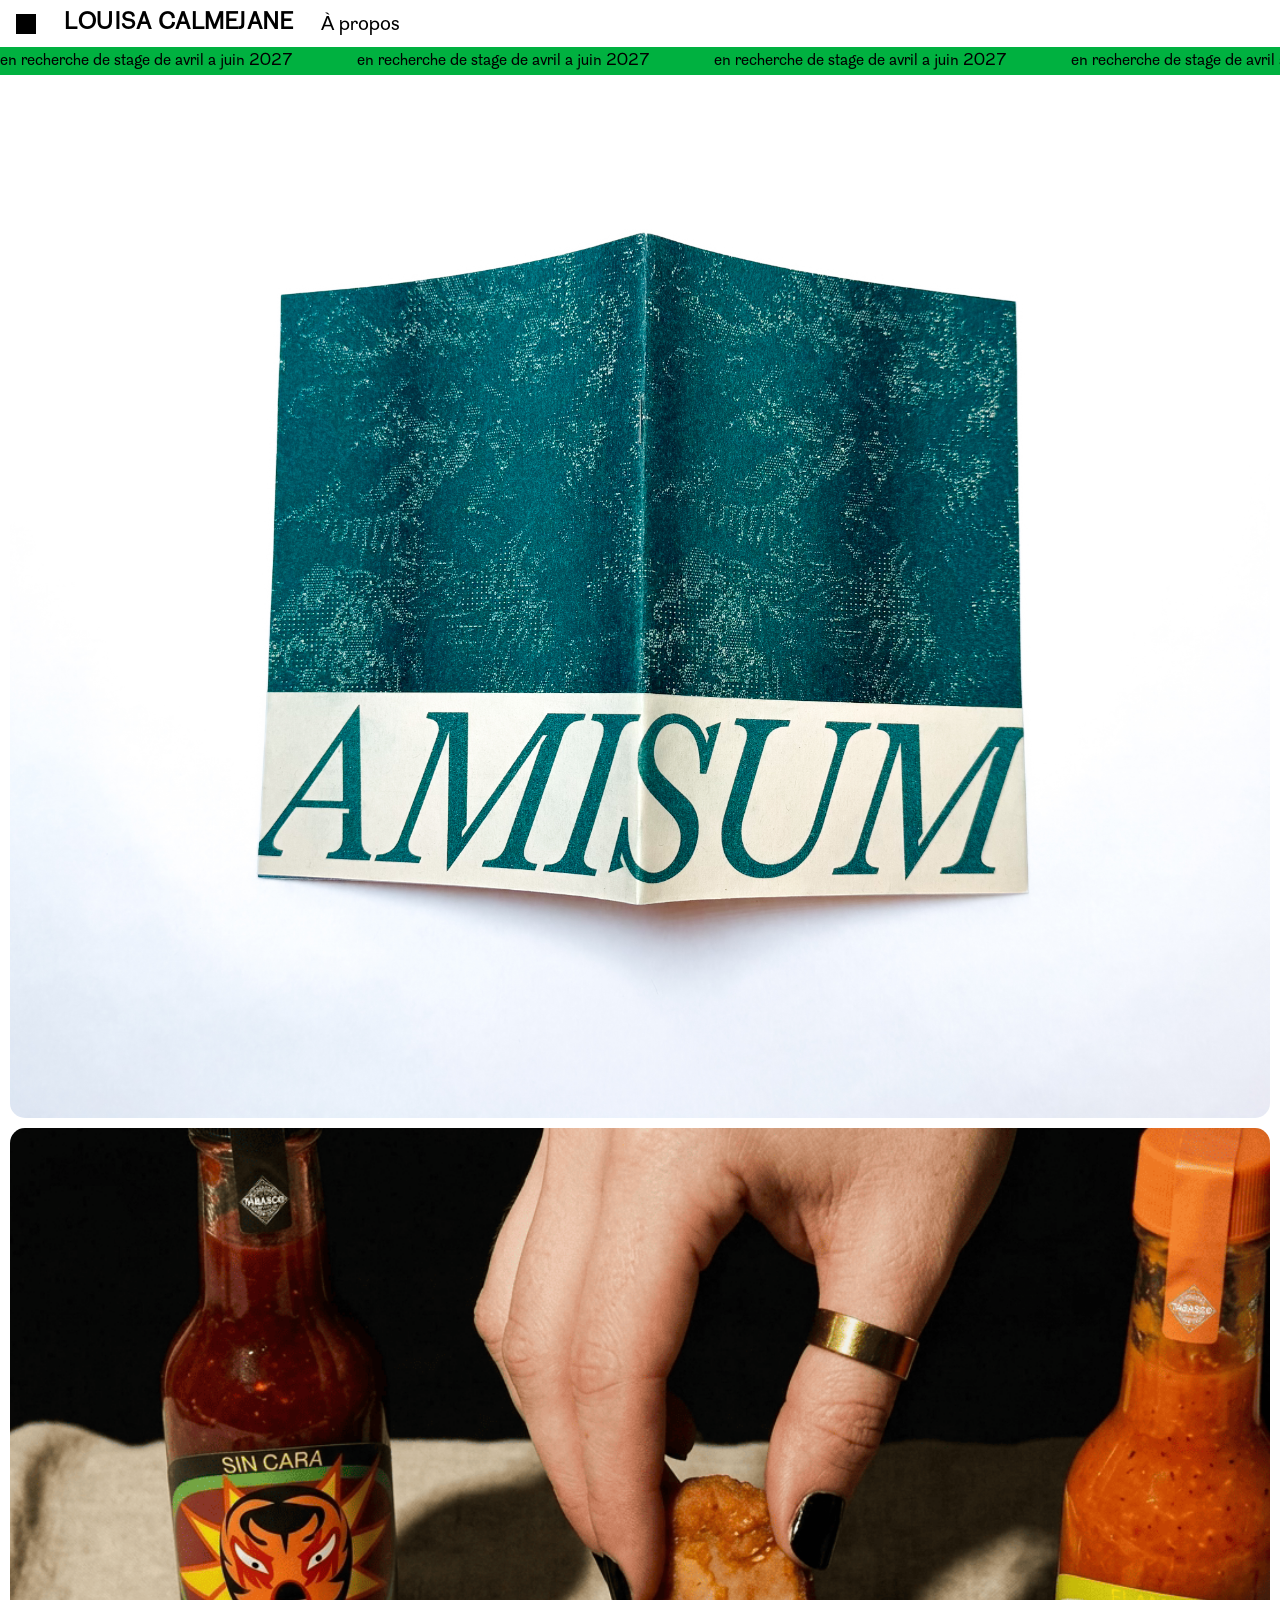
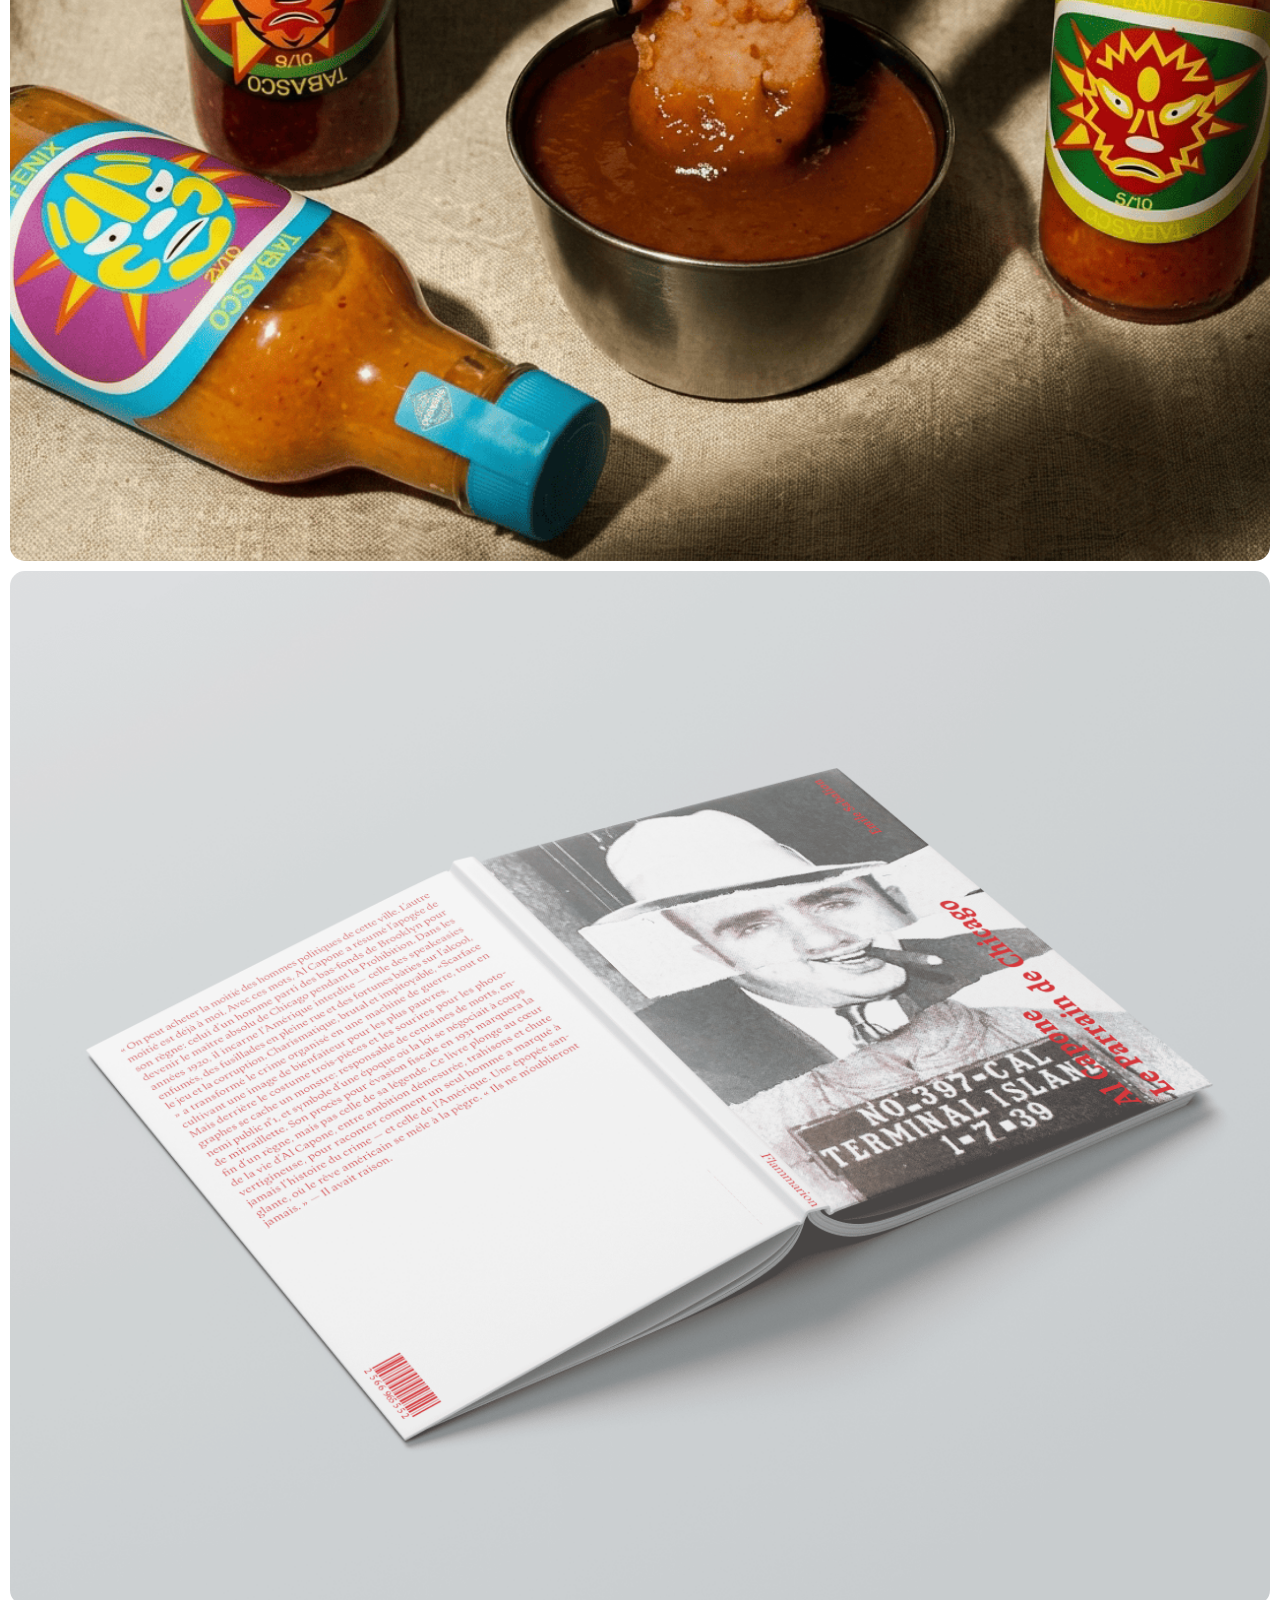
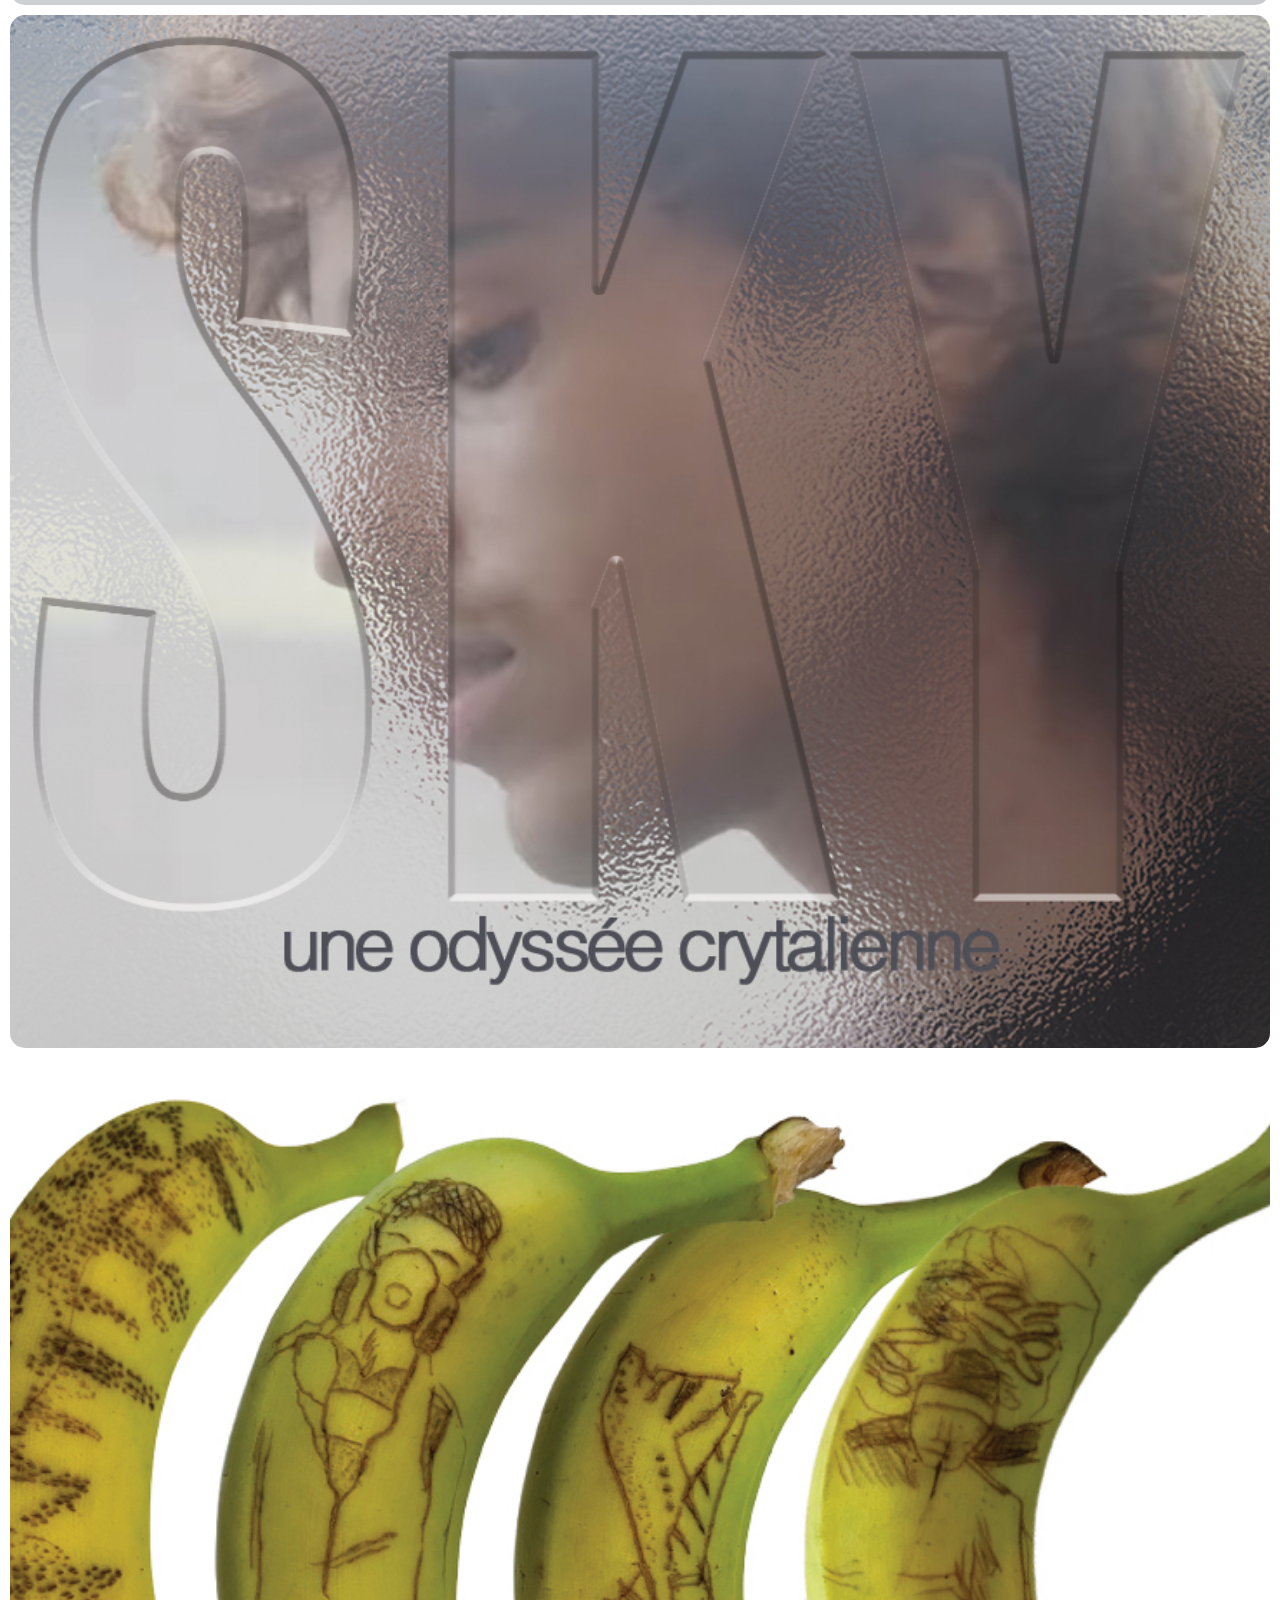
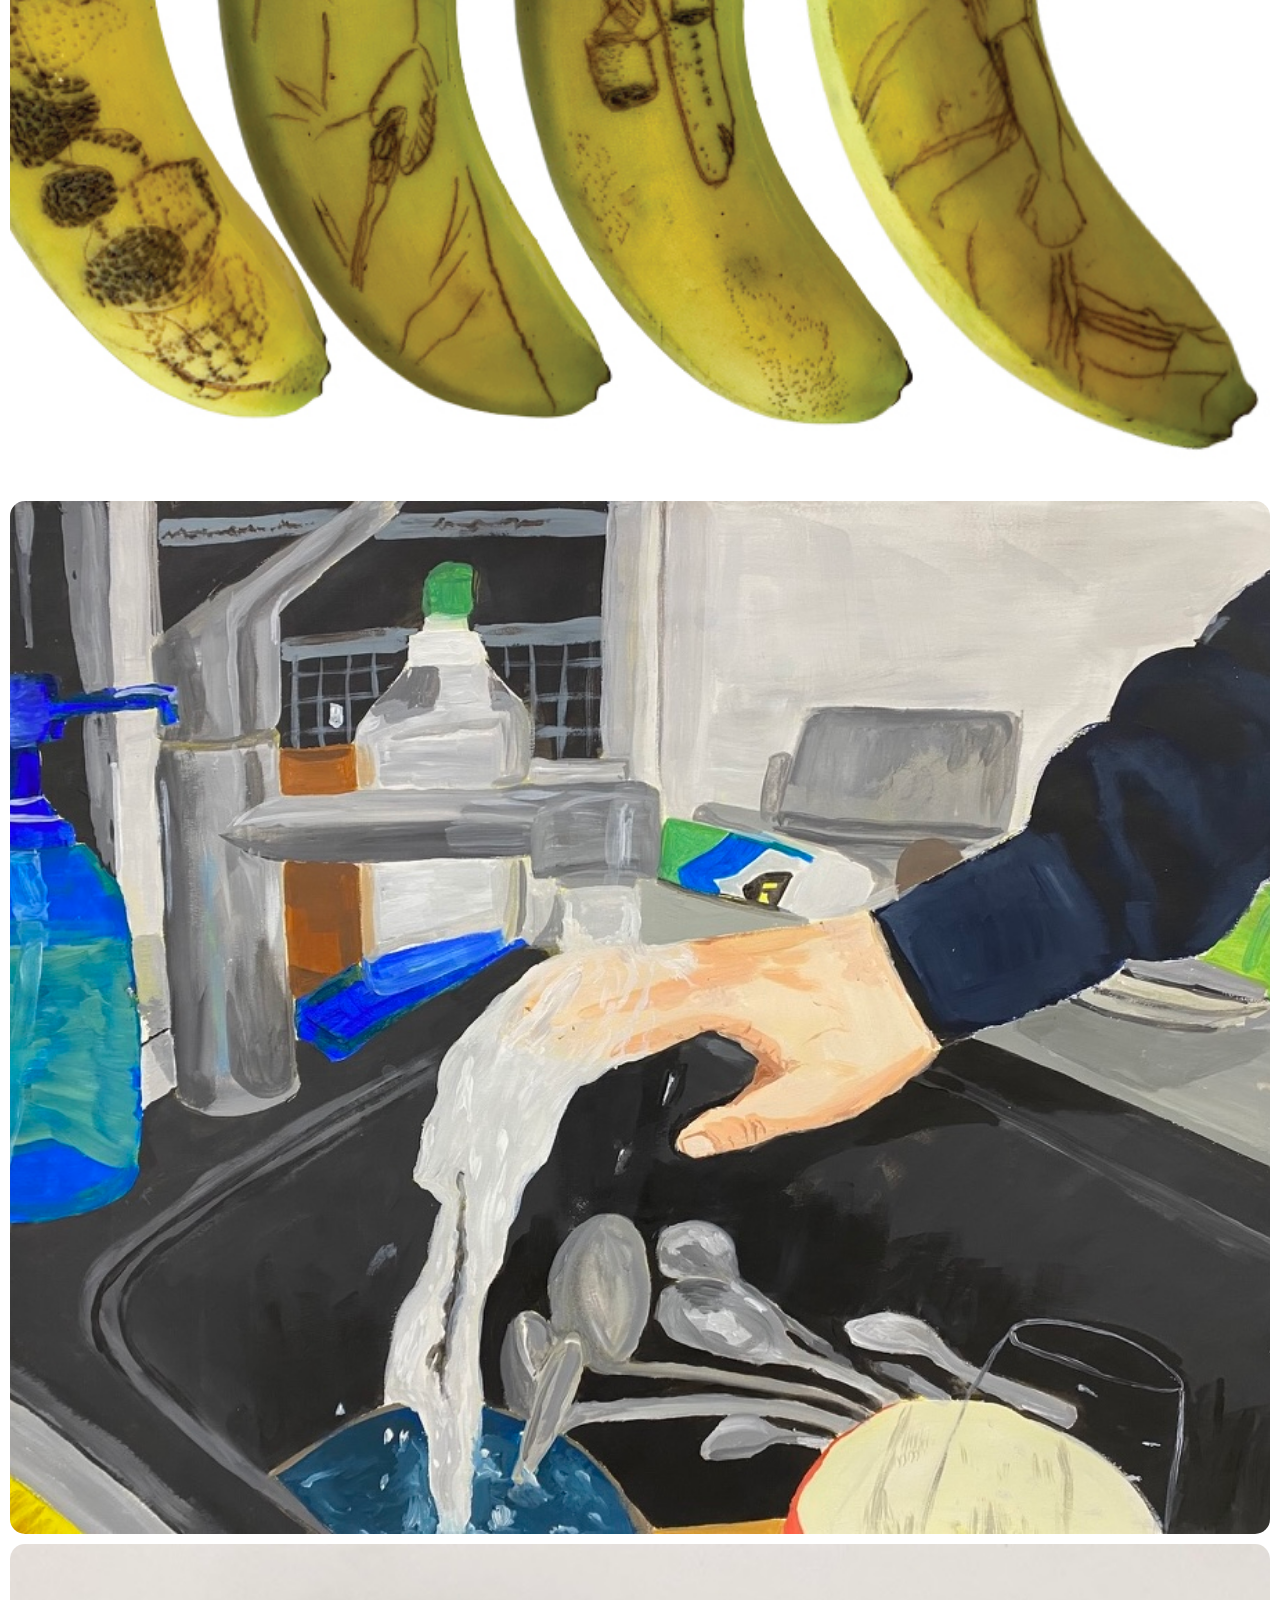
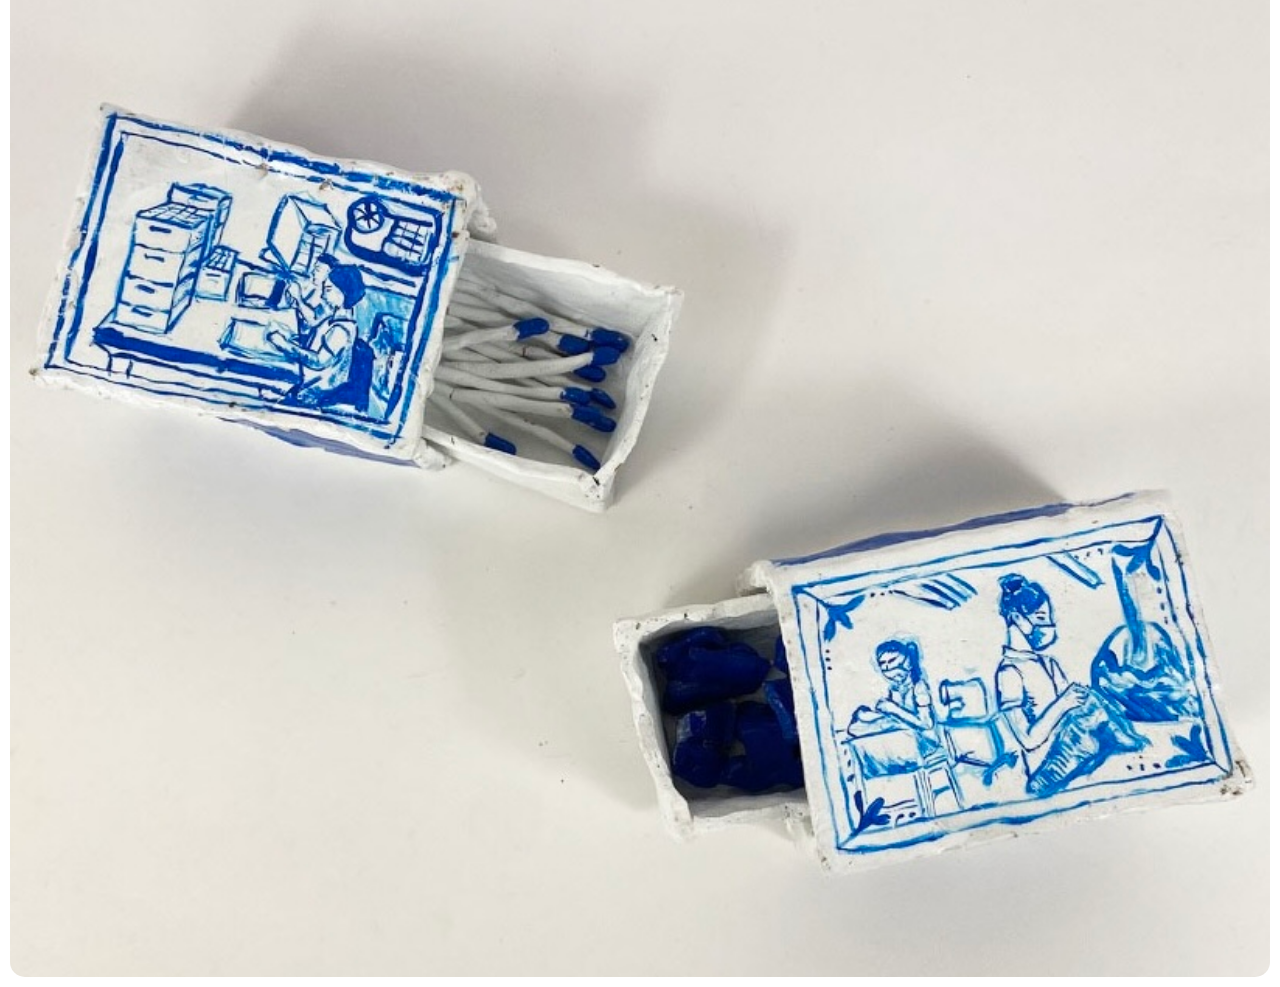
==== commit af503357: "réecriture" ====
--- a/index.html
+++ b/index.html
@@ -22,14 +22,14 @@
 
 <div class="bandeau">
   <div class="bandeau-piste">
-    <span>en recherche de stage du 5 avril au 25 juin</span>
-    <span>en recherche de stage du 5 avril au 25 juin</span>
-    <span>en recherche de stage du 5 avril au 25 juin</span>
-    <span>en recherche de stage du 5 avril au 25 juin</span>
-    <span aria-hidden="true">en recherche de stage du 5 avril au 25 juin</span>
-    <span aria-hidden="true">en recherche de stage du 5 avril au 25 juin</span>
-    <span aria-hidden="true">en recherche de stage du 5 avril au 25 juin</span>
-    <span aria-hidden="true">en recherche de stage du 5 avril au 25 juin</span>
+    <span>en recherche de stage de avril a juin 2027</span>
+    <span>en recherche de stage de avril a juin 2027</span>
+    <span>en recherche de stage de avril a juin 2027</span>
+    <span>en recherche de stage de avril a juin 2027</span>
+    <span aria-hidden="true">en recherche de stage de avril a juin 2027</span>
+    <span aria-hidden="true">en recherche de stage de avril a juin 2027</span>
+    <span aria-hidden="true">en recherche de stage de avril a juin 2027</span>
+    <span aria-hidden="true">en recherche de stage de avril a juin 2027</span>
   </div>
 </div>
 
@@ -43,7 +43,7 @@
     <h2>Sauce</h2>
     </a>
     <a class="item-grid contain" href="gangster.html">
-    <img src="image/image/gangster/Book_Mockup_gang.png" alt="Gangster">
+    <img src="image/image/gangster/alcaponelivre.png" alt="Gangster">
     <h2>Gangster</h2>
     </a>
     <a class="item-grid contain" href="cinema.html">
--- a/style.css
+++ b/style.css
@@ -231,15 +231,13 @@
 }
 
 .bandeau {
-  width: 85%;
+  width: 100%;
   margin-left: auto;         
   background: #00b140;
   overflow: hidden;
   white-space: nowrap;
   padding: 6px 0;
-  border-radius: 20px 0 0 20px; 
-  
-}
+   }
 
 
 .bandeau-piste {
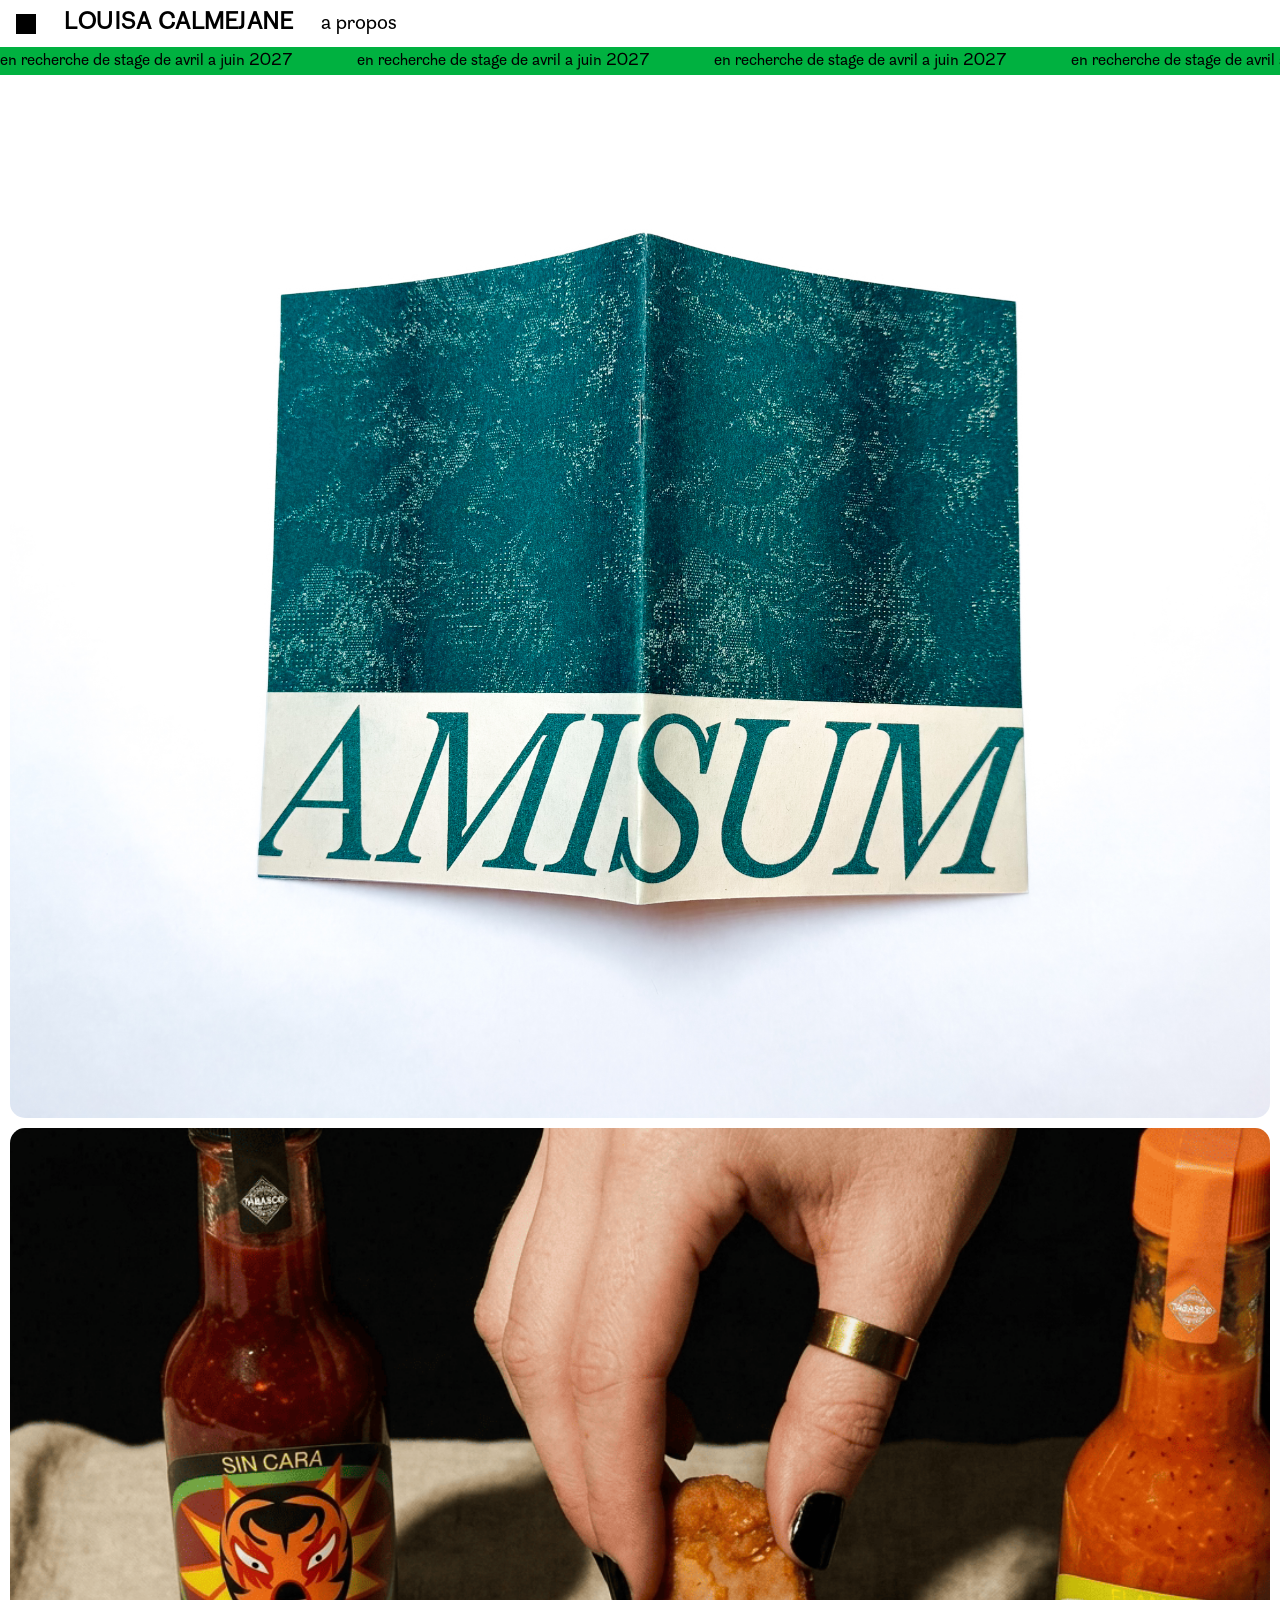
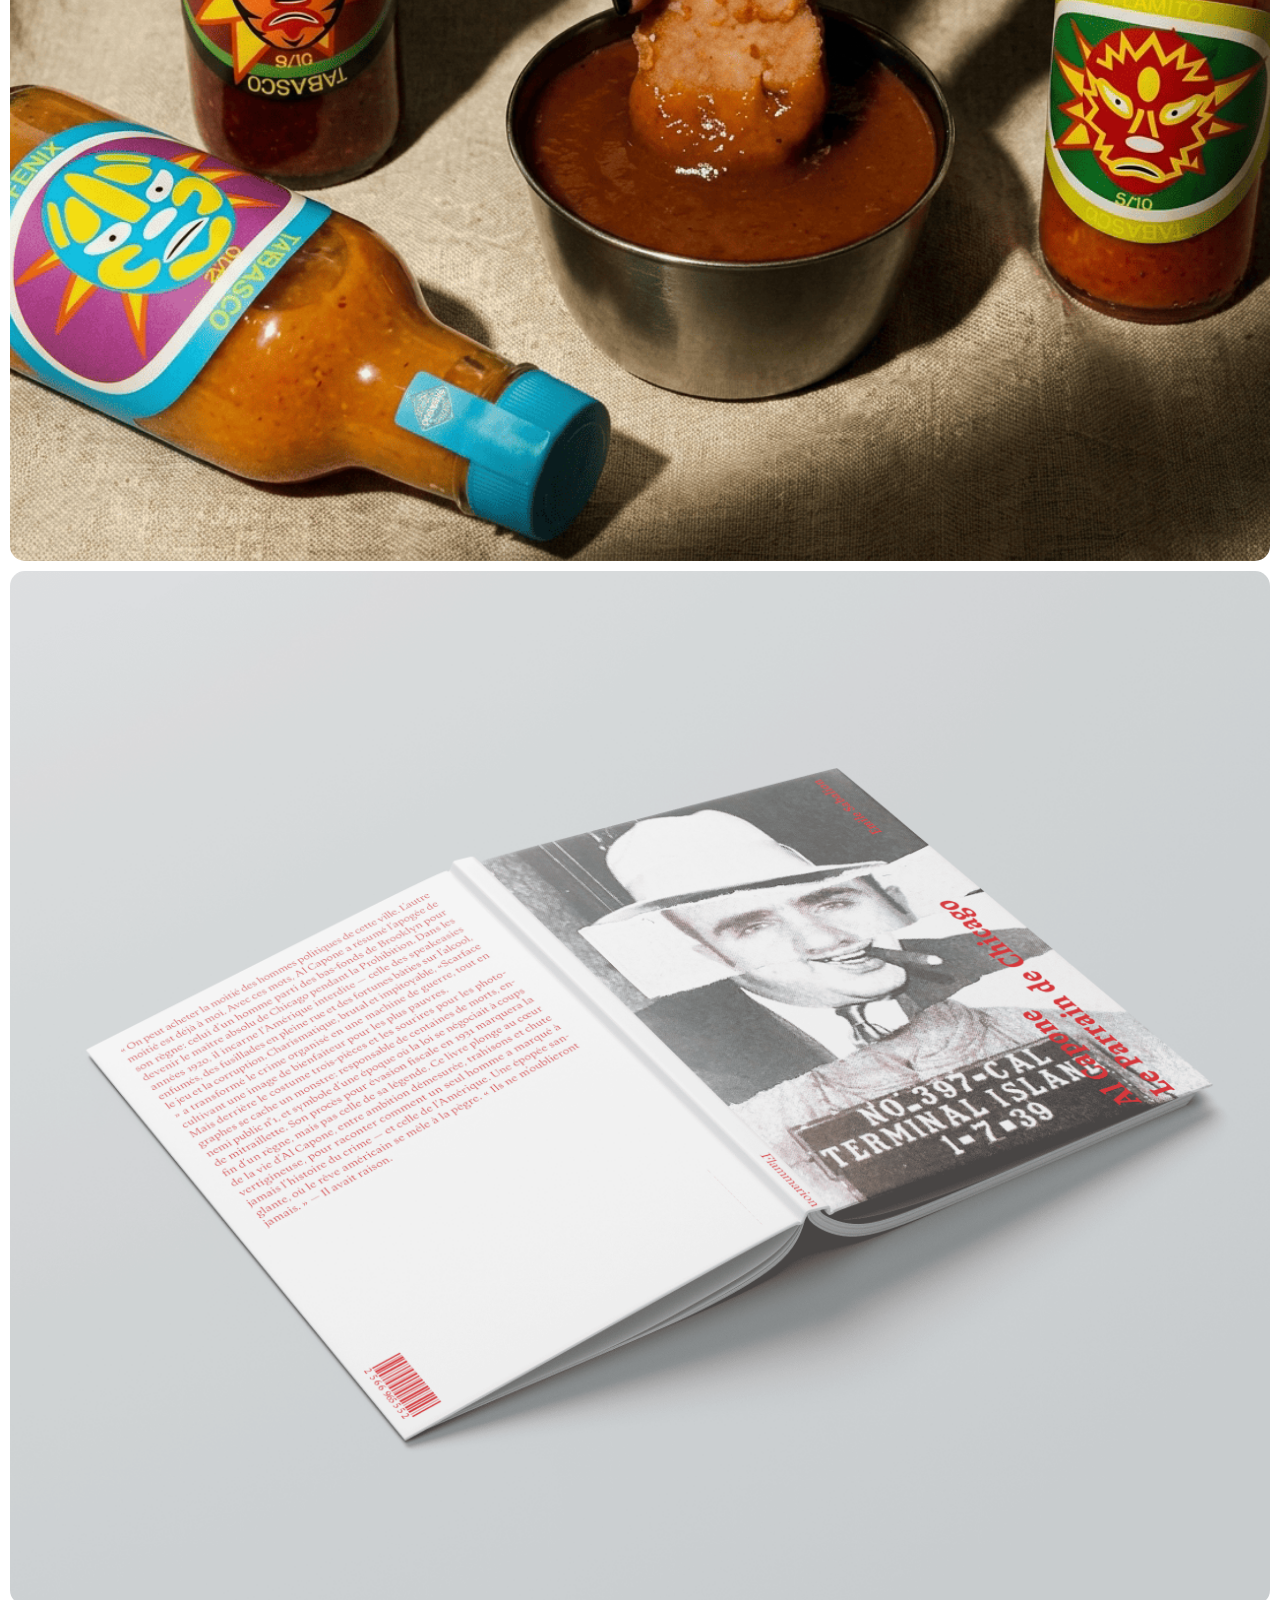
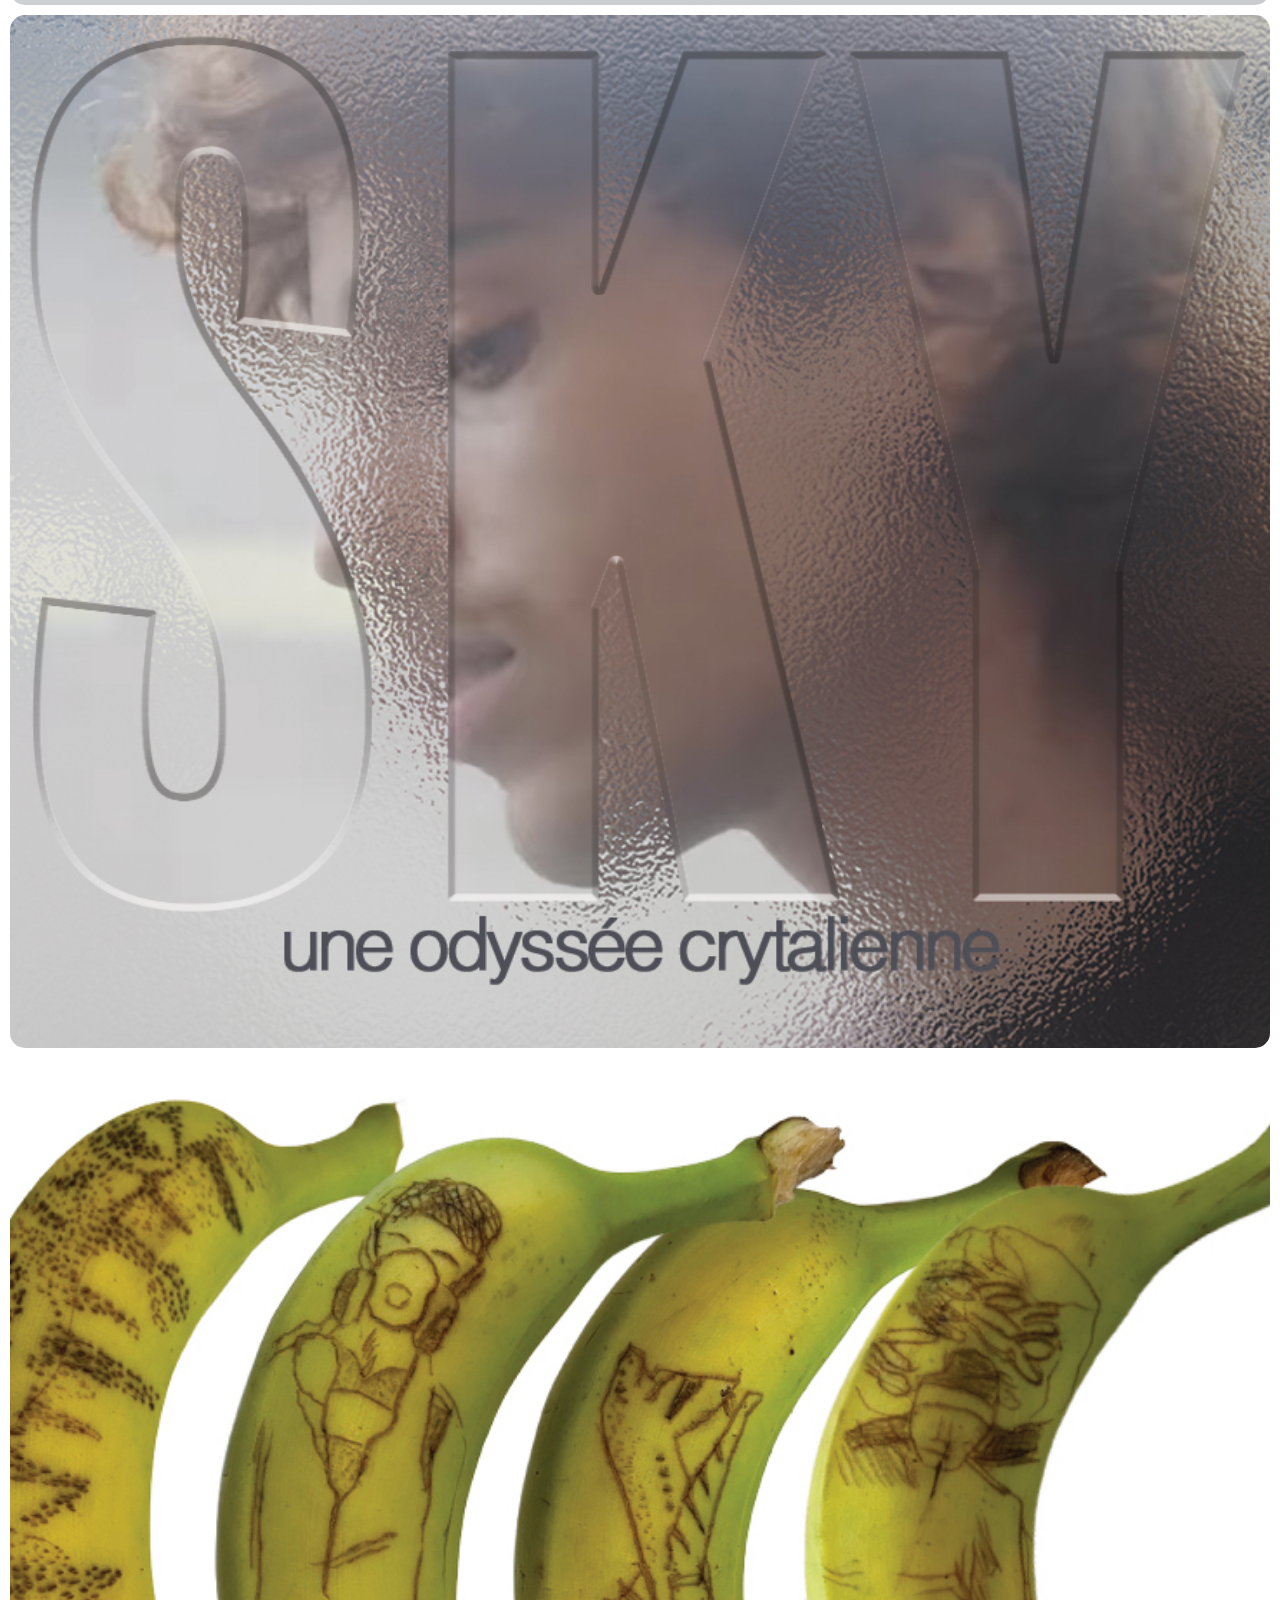
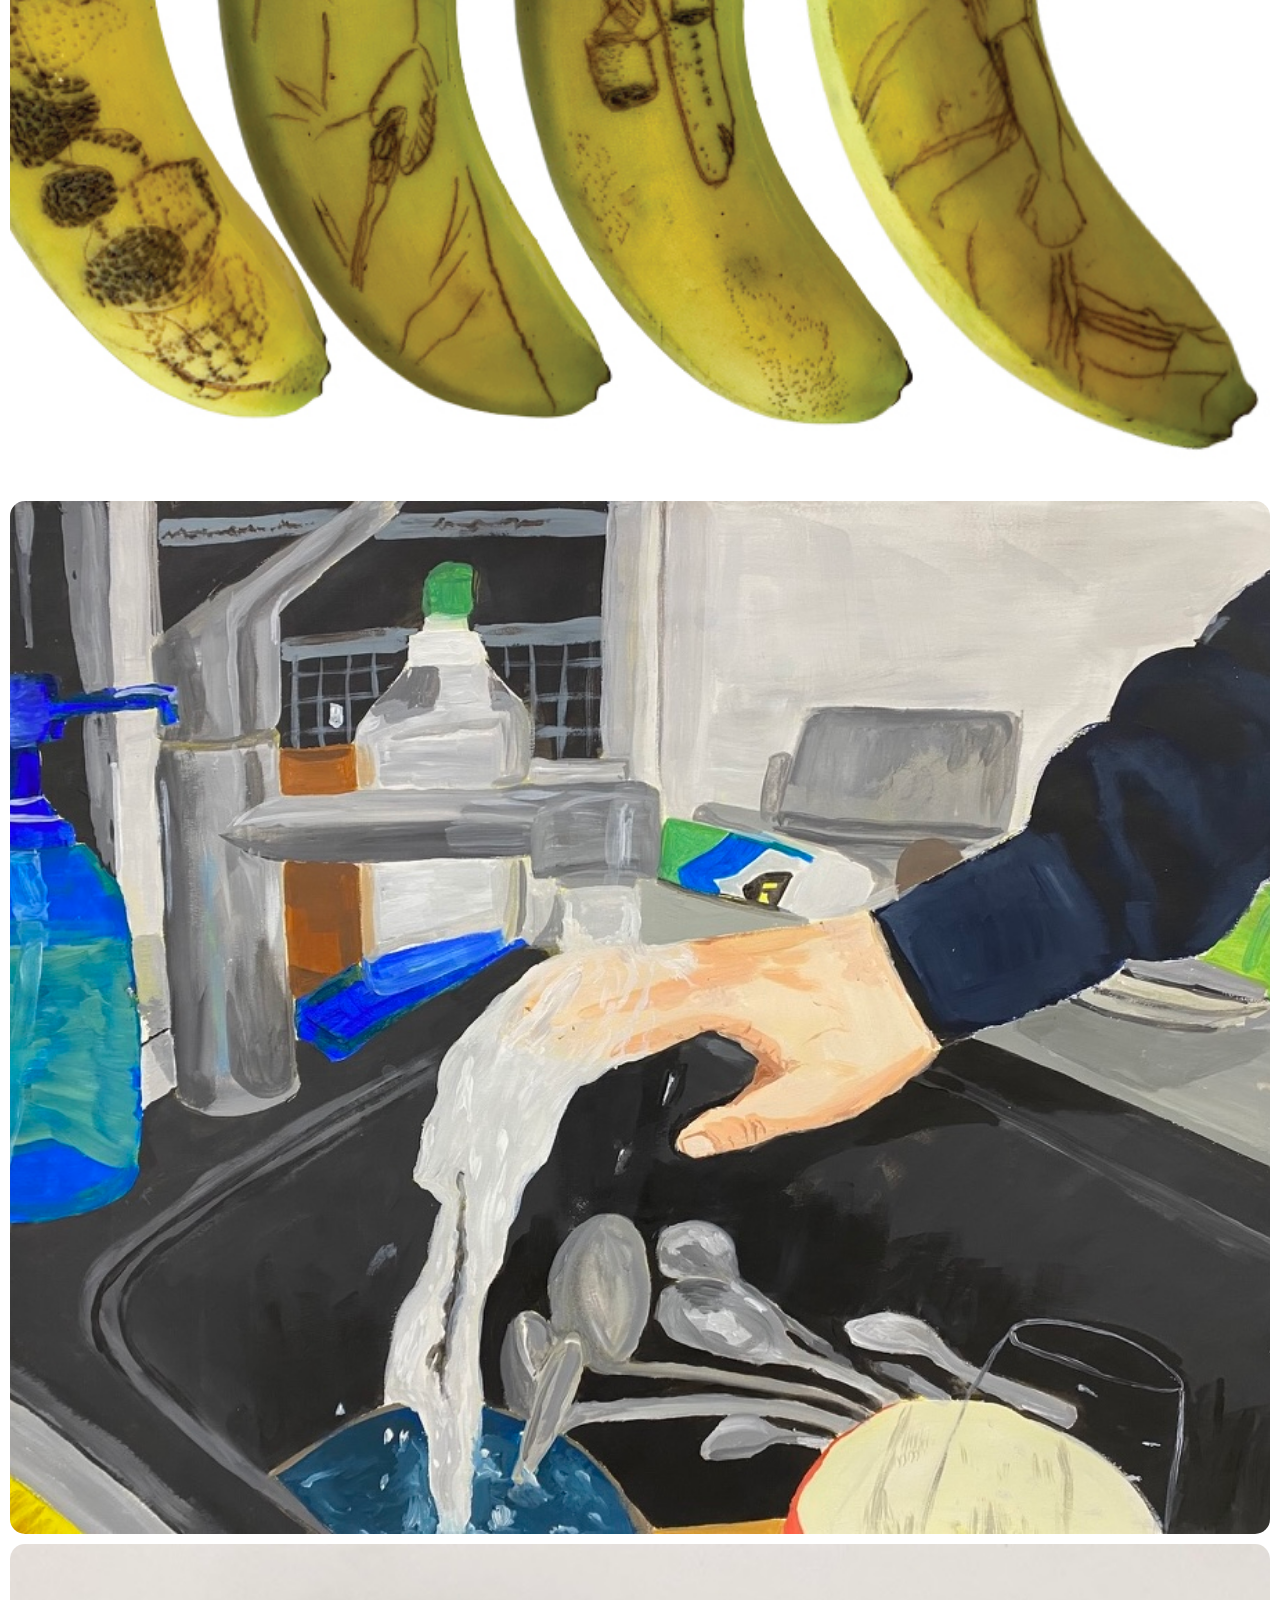
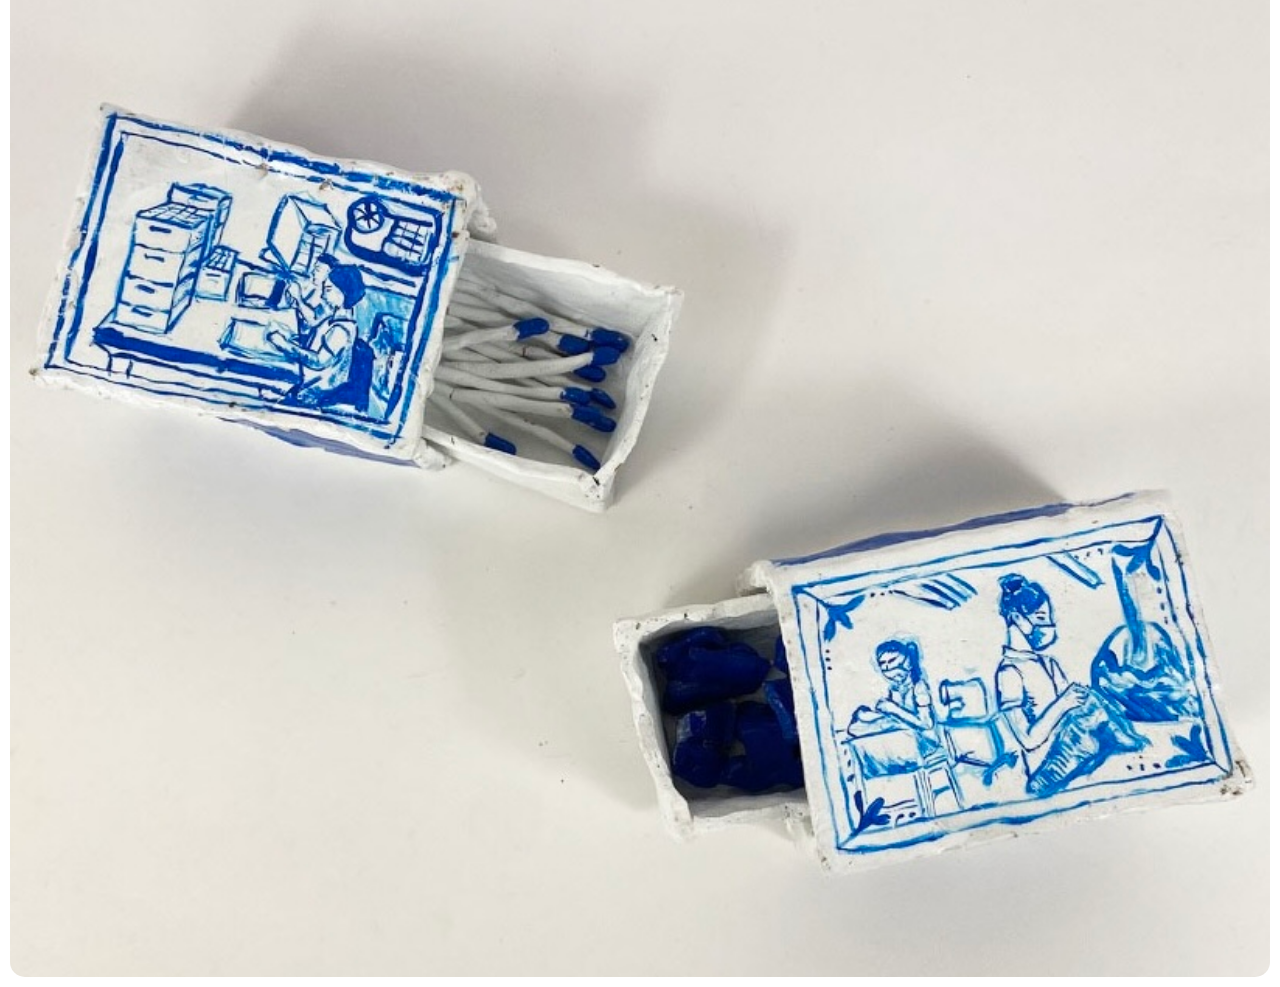
==== commit 09b98a44: "changement a" ====
--- a/index.html
+++ b/index.html
@@ -17,7 +17,7 @@
 <header>
 <span class="logo"></span>
 <strong>LOUISA CALMEJANE</strong>
-<a href="apropos.html">À propos</a>
+<a href="apropos.html">a propos</a>
 </header>
 
 <div class="bandeau">
